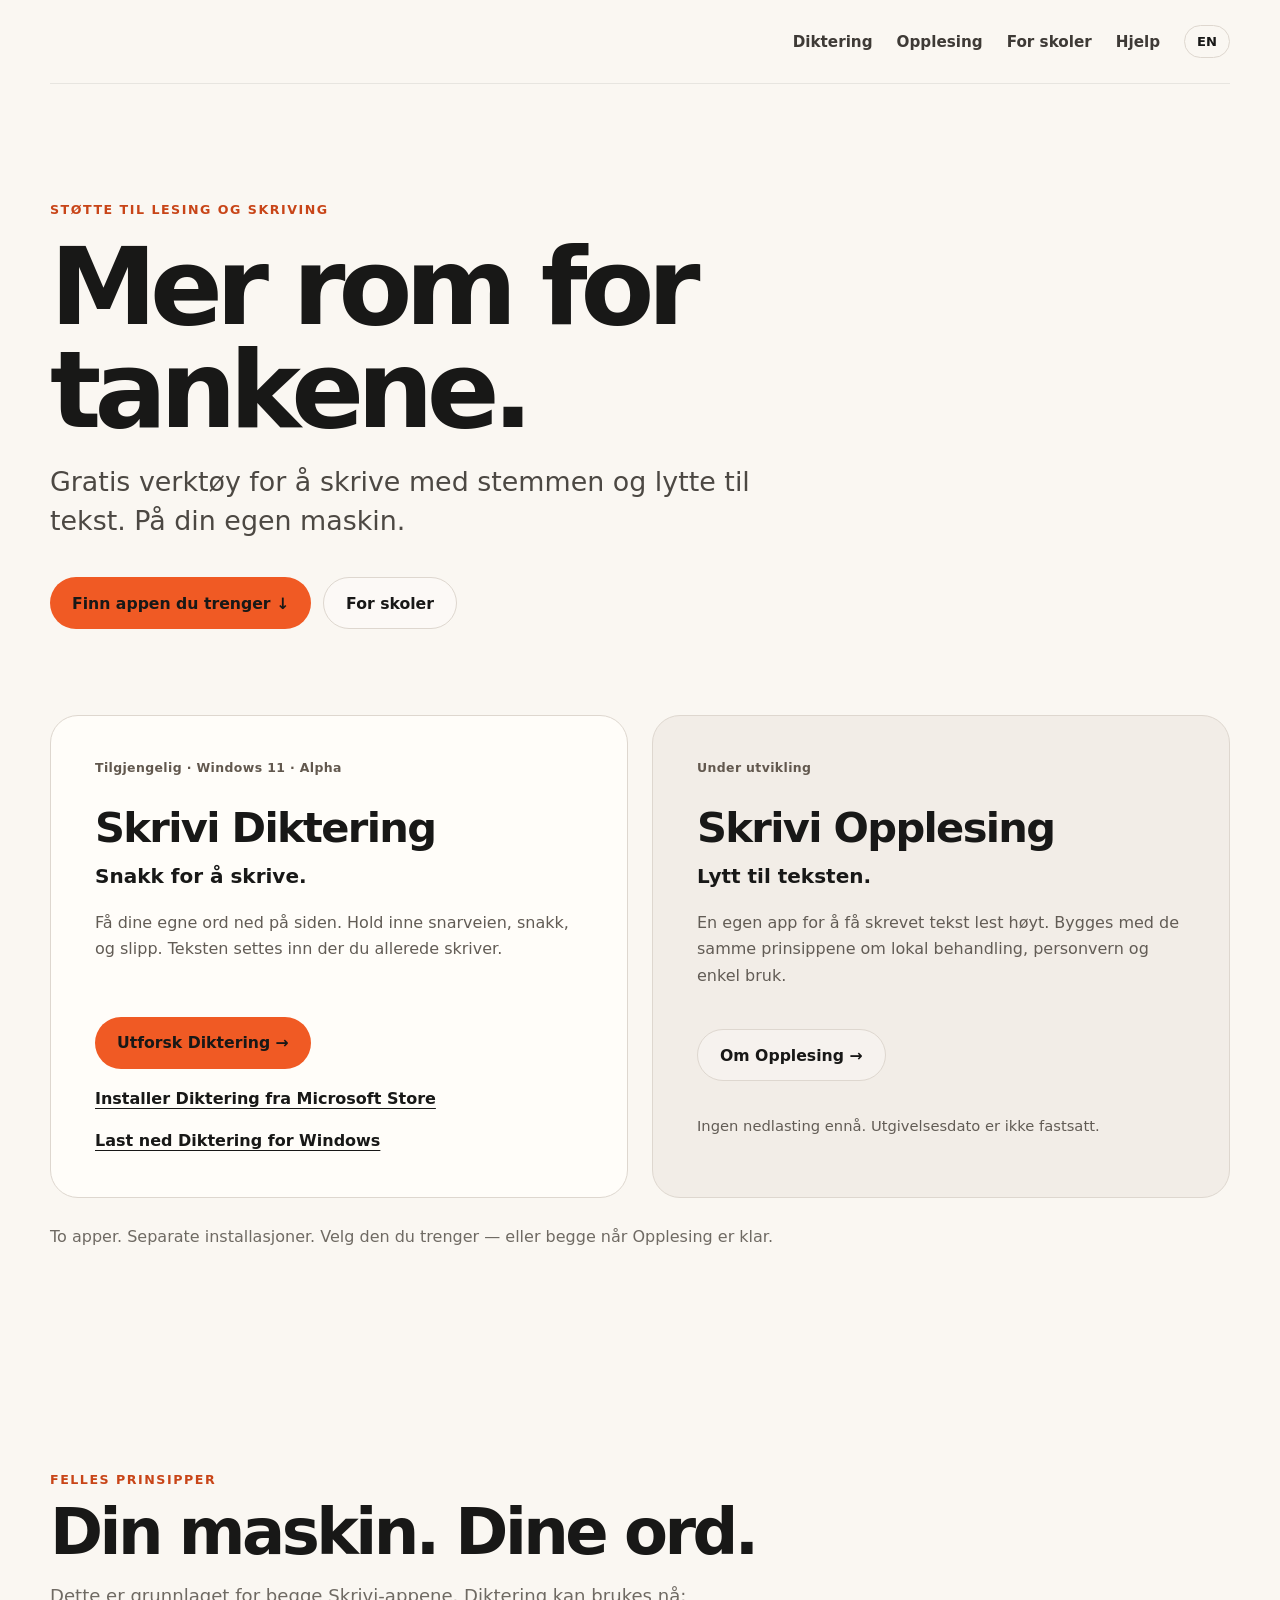
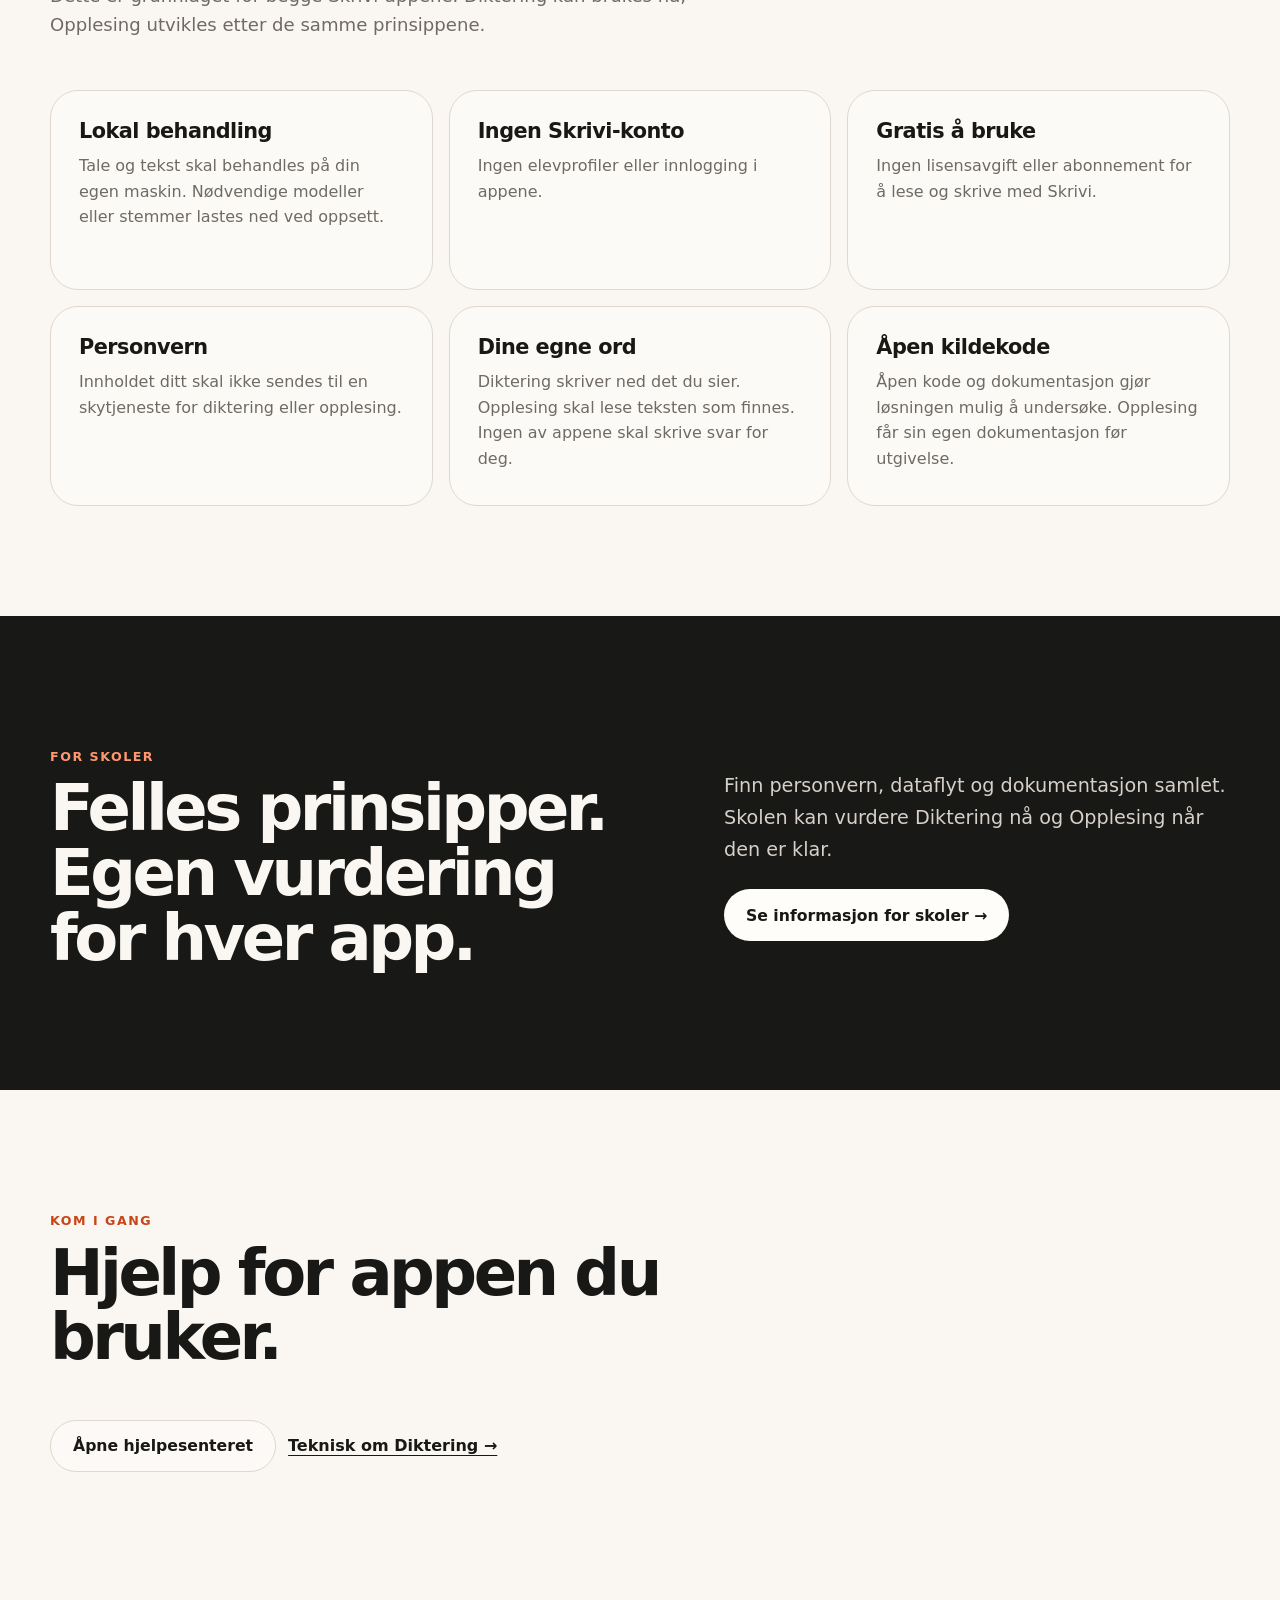
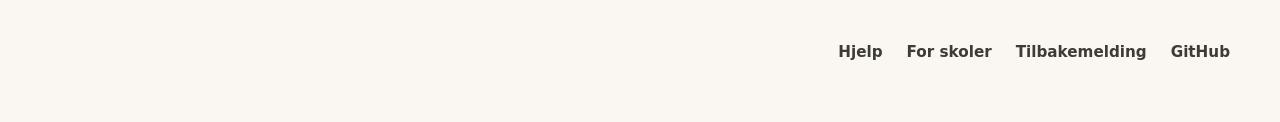
==== website/index.html @ c9ab1cb5 "Restructure bilingual website for Dictation and Read Aloud" ====
<!doctype html>
<html lang="nb">
<head>
<meta charset="utf-8">
<meta name="viewport" content="width=device-width, initial-scale=1">
<meta name="description" content="Gratis støtte til lesing og skriving på din egen maskin. Utforsk Skrivi Diktering og kommende Skrivi Opplesing." data-description-nb="Gratis støtte til lesing og skriving på din egen maskin. Utforsk Skrivi Diktering og kommende Skrivi Opplesing." data-description-en="Free support for reading and writing on your own computer. Explore Skrivi Dictation and the upcoming Skrivi Read Aloud.">
<meta name="theme-color" content="#faf7f2">
<title  data-nb="Skrivi — støtte til lesing og skriving" data-en="Skrivi — support for reading and writing">Skrivi — støtte til lesing og skriving</title>
<link rel="icon" href="./assets/skrivi-mark.svg" type="image/svg+xml">
<link rel="stylesheet" href="./styles.css">
<link rel="canonical" href="https://skrivi.no/">
<script src="./script.js" defer></script>
</head>
<body id="top">
<a href="#main" class="skip-link" data-nb="Hopp til innhold" data-en="Skip to content">Hopp til innhold</a>
<header class="site-header">
<a class="brand" href="./" aria-label="Skrivi"><img class="wordmark" src="./assets/skrivi-wordmark.svg" alt=""></a>
<nav class="header-actions" aria-label="Hovedmeny" data-aria-nb="Hovedmeny" data-aria-en="Main navigation">
<a href="./dictation/" data-nb="Diktering" data-en="Dictation">Diktering</a>
<a href="./read-aloud/" data-nb="Opplesing" data-en="Read aloud">Opplesing</a>
<a href="./schools/" data-nb="For skoler" data-en="For schools">For skoler</a>
<a href="./help/" data-nb="Hjelp" data-en="Help">Hjelp</a>
<button class="language-switch" type="button" aria-label="Switch to English" aria-pressed="false">EN</button>
</nav></header>
<main id="main"><section class="hero section-shell"><div class="eyebrow" data-nb="Støtte til lesing og skriving" data-en="Support for reading and writing">Støtte til lesing og skriving</div><h1  data-nb="Mer rom for tankene." data-en="More room for your thoughts.">Mer rom for tankene.</h1><p class="hero-copy" data-nb="Gratis verktøy for å skrive med stemmen og lytte til tekst. På din egen maskin." data-en="Free tools for writing with your voice and listening to text. On your own computer.">Gratis verktøy for å skrive med stemmen og lytte til tekst. På din egen maskin.</p><div class="hero-actions"><a href="#apps" class="button button-primary" data-nb="Finn appen du trenger ↓" data-en="Find your app ↓">Finn appen du trenger ↓</a><a href="schools/" class="button button-secondary" data-nb="For skoler" data-en="For schools">For skoler</a></div></section><section id="apps" class="section-shell products-section"><span id="download" class="anchor-target"></span><span id="how" class="anchor-target"></span><div class="product-grid">
<article class="product-card"><span class="product-status" data-nb="Tilgjengelig · Windows 11 · Alpha" data-en="Available · Windows 11 · Alpha">Tilgjengelig · Windows 11 · Alpha</span><h2  data-nb="Skrivi Diktering" data-en="Skrivi Dictation">Skrivi Diktering</h2><h3  data-nb="Snakk for å skrive." data-en="Speak to write.">Snakk for å skrive.</h3><p  data-nb="Få dine egne ord ned på siden. Hold inne snarveien, snakk, og slipp. Teksten settes inn der du allerede skriver." data-en="Get your own words onto the page. Hold the shortcut, speak, and release. The text appears wherever you are writing.">Få dine egne ord ned på siden. Hold inne snarveien, snakk, og slipp. Teksten settes inn der du allerede skriver.</p>
<div class="product-actions"><a href="dictation/" class="button button-primary" data-nb="Utforsk Diktering →" data-en="Explore Dictation →">Utforsk Diktering →</a><a href="https://apps.microsoft.com/detail/9P42NBXD8W36?cid=skrivi-website-home" class="text-link" data-nb="Installer Diktering fra Microsoft Store" data-en="Get Dictation from Microsoft Store">Installer Diktering fra Microsoft Store</a><a href="https://github.com/workavoidance/Skrivi/releases/download/v0.2.0-alpha.4/Skrivi-v0.2.0-alpha.4-windows-x64-setup.exe" class="text-link" data-nb="Last ned Diktering for Windows" data-en="Download Dictation for Windows">Last ned Diktering for Windows</a></div></article>
<article class="product-card product-card-planned"><span class="product-status" data-nb="Under utvikling" data-en="In development">Under utvikling</span><h2  data-nb="Skrivi Opplesing" data-en="Skrivi Read Aloud">Skrivi Opplesing</h2><h3  data-nb="Lytt til teksten." data-en="Listen to text.">Lytt til teksten.</h3><p  data-nb="En egen app for å få skrevet tekst lest høyt. Bygges med de samme prinsippene om lokal behandling, personvern og enkel bruk." data-en="A separate app for listening to written text. Being built around the same principles of local processing, privacy and ease of use.">En egen app for å få skrevet tekst lest høyt. Bygges med de samme prinsippene om lokal behandling, personvern og enkel bruk.</p>
<div class="product-actions"><a href="read-aloud/" class="button button-secondary" data-nb="Om Opplesing →" data-en="About Read Aloud →">Om Opplesing →</a><p class="product-note" data-nb="Ingen nedlasting ennå. Utgivelsesdato er ikke fastsatt." data-en="No download yet. A release date has not been set.">Ingen nedlasting ennå. Utgivelsesdato er ikke fastsatt.</p></div></article></div><p class="products-footnote" data-nb="To apper. Separate installasjoner. Velg den du trenger — eller begge når Opplesing er klar." data-en="Two apps. Separate installations. Choose the one you need — or both when Read Aloud is ready.">To apper. Separate installasjoner. Velg den du trenger — eller begge når Opplesing er klar.</p></section><section id="principles" class="section section-shell"><div class="section-heading wide-heading"><p class="kicker" data-nb="Felles prinsipper" data-en="Shared principles">Felles prinsipper</p><h2  data-nb="Din maskin. Dine ord." data-en="Your computer. Your words.">Din maskin. Dine ord.</h2><p  data-nb="Dette er grunnlaget for begge Skrivi-appene. Diktering kan brukes nå; Opplesing utvikles etter de samme prinsippene." data-en="This is the foundation for both Skrivi apps. Dictation is available now; Read Aloud is being developed with the same principles.">Dette er grunnlaget for begge Skrivi-appene. Diktering kan brukes nå; Opplesing utvikles etter de samme prinsippene.</p></div><div class="feature-grid">
<article class="feature-card"><h3  data-nb="Lokal behandling" data-en="Local processing">Lokal behandling</h3><p  data-nb="Tale og tekst skal behandles på din egen maskin. Nødvendige modeller eller stemmer lastes ned ved oppsett." data-en="Speech and text are to be processed on your own computer. Required models or voices are downloaded during setup.">Tale og tekst skal behandles på din egen maskin. Nødvendige modeller eller stemmer lastes ned ved oppsett.</p></article>
<article class="feature-card"><h3  data-nb="Ingen Skrivi-konto" data-en="No Skrivi account">Ingen Skrivi-konto</h3><p  data-nb="Ingen elevprofiler eller innlogging i appene." data-en="No student profiles or sign-in within the apps.">Ingen elevprofiler eller innlogging i appene.</p></article>
<article class="feature-card"><h3  data-nb="Gratis å bruke" data-en="Free to use">Gratis å bruke</h3><p  data-nb="Ingen lisensavgift eller abonnement for å lese og skrive med Skrivi." data-en="No licence fee or subscription to read and write with Skrivi.">Ingen lisensavgift eller abonnement for å lese og skrive med Skrivi.</p></article>
<article class="feature-card"><h3  data-nb="Personvern" data-en="Privacy">Personvern</h3><p  data-nb="Innholdet ditt skal ikke sendes til en skytjeneste for diktering eller opplesing." data-en="Your content is not to be sent to a cloud service for dictation or reading aloud.">Innholdet ditt skal ikke sendes til en skytjeneste for diktering eller opplesing.</p></article>
<article class="feature-card"><h3  data-nb="Dine egne ord" data-en="Your own words">Dine egne ord</h3><p  data-nb="Diktering skriver ned det du sier. Opplesing skal lese teksten som finnes. Ingen av appene skal skrive svar for deg." data-en="Dictation writes down what you say. Read Aloud is intended to read existing text. Neither app is intended to write answers for you.">Diktering skriver ned det du sier. Opplesing skal lese teksten som finnes. Ingen av appene skal skrive svar for deg.</p></article>
<article class="feature-card"><h3  data-nb="Åpen kildekode" data-en="Open source">Åpen kildekode</h3><p  data-nb="Åpen kode og dokumentasjon gjør løsningen mulig å undersøke. Opplesing får sin egen dokumentasjon før utgivelse." data-en="Open code and documentation make the software inspectable. Read Aloud will have its own documentation before release.">Åpen kode og dokumentasjon gjør løsningen mulig å undersøke. Opplesing får sin egen dokumentasjon før utgivelse.</p></article></div></section><section id="schools" class="statement-section"><div class="section-shell statement-grid"><div><p class="kicker kicker-light" data-nb="For skoler" data-en="For schools">For skoler</p><h2  data-nb="Felles prinsipper. Egen vurdering for hver app." data-en="Shared principles. A separate review for each app.">Felles prinsipper. Egen vurdering for hver app.</h2></div><div class="statement-copy"><p  data-nb="Finn personvern, dataflyt og dokumentasjon samlet. Skolen kan vurdere Diktering nå og Opplesing når den er klar." data-en="Find privacy information, data flows and documentation in one place. Schools can assess Dictation now and Read Aloud when it is ready.">Finn personvern, dataflyt og dokumentasjon samlet. Skolen kan vurdere Diktering nå og Opplesing når den er klar.</p><a href="schools/" class="button button-paper" data-nb="Se informasjon for skoler →" data-en="Explore information for schools →">Se informasjon for skoler →</a></div></div></section><section id="technical" class="section section-shell"><div class="section-heading"><p class="kicker" data-nb="Kom i gang" data-en="Get started">Kom i gang</p><h2  data-nb="Hjelp for appen du bruker." data-en="Help for the app you use.">Hjelp for appen du bruker.</h2></div><div class="hero-actions"><a href="help/" class="button button-secondary" data-nb="Åpne hjelpesenteret" data-en="Open help">Åpne hjelpesenteret</a><a href="dictation/#technical" class="text-link" data-nb="Teknisk om Diktering →" data-en="Dictation technical details →">Teknisk om Diktering →</a></div></section></main>
<footer class="site-footer section-shell">
<a class="footer-brand" href="./" aria-label="Skrivi"><img class="wordmark" src="./assets/skrivi-wordmark.svg" alt=""></a>
<div class="footer-links"><a href="./help/" data-nb="Hjelp" data-en="Help">Hjelp</a><a href="./schools/" data-nb="For skoler" data-en="For schools">For skoler</a><a href="./feedback/" data-nb="Tilbakemelding" data-en="Feedback">Tilbakemelding</a><a href="https://github.com/workavoidance/Skrivi">GitHub</a></div></footer>
</body>
</html>
---- website/styles.css ----
:root {
  --paper: #faf7f2;
  --paper-strong: #fffdf9;
  --ink: #181817;
  --muted: #6f6a63;
  --line: #ded7cf;
  --orange: #f05a24;
  --orange-dark: #c84518;
  --orange-soft: #ffe2d5;
  --radius: 28px;
  --shadow: 0 24px 70px rgba(24, 24, 23, 0.08);
  --max: 1180px;
}

* { box-sizing: border-box; }
html { scroll-behavior: smooth; }
body {
  margin: 0;
  background: var(--paper);
  color: var(--ink);
  font-family: Inter, ui-sans-serif, system-ui, -apple-system, BlinkMacSystemFont, "Segoe UI", sans-serif;
  text-rendering: optimizeLegibility;
}

a { color: inherit; }
img { display: block; }
button, a { -webkit-tap-highlight-color: transparent; }

.site-header,
.section-shell {
  width: min(calc(100% - 40px), var(--max));
  margin-inline: auto;
}

.site-header {
  min-height: 84px;
  display: flex;
  align-items: center;
  justify-content: space-between;
  gap: 24px;
  border-bottom: 1px solid rgba(24, 24, 23, 0.08);
}

.brand,
.footer-brand {
  display: inline-flex;
  align-items: center;
  text-decoration: none;
}

.wordmark {
  display: block;
  width: 5rem;
  height: auto;
}

.header-actions,
.footer-links {
  display: flex;
  align-items: center;
  gap: 24px;
}

.header-actions a,
.footer-links a {
  color: #3e3a36;
  text-decoration: none;
  font-size: 0.95rem;
  font-weight: 620;
}

.header-actions a:hover,
.footer-links a:hover { color: var(--orange-dark); }

.language-switch {
  border: 1px solid var(--line);
  background: transparent;
  color: var(--ink);
  border-radius: 999px;
  padding: 8px 12px;
  font: inherit;
  font-size: 0.82rem;
  font-weight: 760;
  cursor: pointer;
}

.language-switch:hover { background: var(--paper-strong); }

.hero {
  padding: 118px 0 86px;
}

.eyebrow,
.kicker {
  color: var(--orange-dark);
  font-size: 0.79rem;
  font-weight: 800;
  letter-spacing: 0.12em;
  text-transform: uppercase;
}

.hero h1 {
  max-width: 900px;
  margin: 18px 0 22px;
  font-size: clamp(3.4rem, 8.4vw, 7.6rem);
  line-height: 0.96;
  letter-spacing: -0.065em;
  font-weight: 760;
}

.hero-copy {
  max-width: 700px;
  margin: 0;
  color: #4c4843;
  font-size: clamp(1.2rem, 2.1vw, 1.7rem);
  line-height: 1.45;
}

.hero-actions {
  margin-top: 36px;
  display: flex;
  flex-wrap: wrap;
  gap: 12px;
}

.hero-text-link {
  display: inline-flex;
  min-height: 52px;
  align-items: center;
  padding: 0 8px;
  color: var(--muted);
  font-weight: 720;
  text-decoration-thickness: 1px;
  text-underline-offset: 4px;
}

.button {
  display: inline-flex;
  min-height: 52px;
  align-items: center;
  justify-content: center;
  border-radius: 999px;
  padding: 0 22px;
  text-decoration: none;
  font-size: 0.98rem;
  font-weight: 760;
  transition: transform 160ms ease, background 160ms ease, border-color 160ms ease;
}

.button:hover { transform: translateY(-1px); }
.button-primary { background: var(--orange); color: var(--ink); }
.button-primary:hover { background: #fa6b34; }
.button-secondary { border: 1px solid var(--line); background: rgba(255,255,255,.28); }
.button-secondary:hover { border-color: #bcb2a7; background: var(--paper-strong); }
.button-paper { background: var(--paper-strong); color: var(--ink); white-space: nowrap; }

.trust-row {
  display: flex;
  flex-wrap: wrap;
  gap: 12px 24px;
  margin-top: 72px;
  padding-top: 24px;
  border-top: 1px solid var(--line);
}

.trust-row span {
  display: inline-flex;
  align-items: center;
  gap: 8px;
  color: #57514b;
  font-size: 0.92rem;
}

.trust-row i {
  color: var(--orange);
  font-style: normal;
  font-size: 0.7rem;
}

.trust-row b { font-weight: 650; }
.alpha-note {
  margin: 18px 0 0;
  color: var(--muted);
  font-size: 0.86rem;
}

.section { padding: 110px 0; }
.section-heading { max-width: 760px; margin-bottom: 50px; }
.section-heading h2,
.statement-section h2,
.technical-section h2,
.download-section h2 {
  margin: 10px 0 0;
  font-size: clamp(2.35rem, 5vw, 4.8rem);
  line-height: 1.01;
  letter-spacing: -0.055em;
}

.wide-heading > p:last-child {
  max-width: 720px;
  color: var(--muted);
  font-size: 1.13rem;
  line-height: 1.6;
}

.steps {
  display: grid;
  grid-template-columns: repeat(3, 1fr);
  gap: 18px;
}

.step,
.feature-card {
  border: 1px solid var(--line);
  border-radius: var(--radius);
  background: rgba(255,255,255,.34);
}

.step { padding: 28px; min-height: 250px; }
.step-number {
  width: 36px;
  height: 36px;
  display: grid;
  place-items: center;
  border-radius: 999px;
  background: var(--orange-soft);
  color: var(--orange-dark);
  font-weight: 800;
}
.step h3,
.feature-card h3 {
  margin: 54px 0 10px;
  font-size: 1.3rem;
  letter-spacing: -0.025em;
}
.step p,
.feature-card p {
  margin: 0;
  color: var(--muted);
  line-height: 1.6;
}

.statement-section {
  background: var(--ink);
  color: var(--paper);
  padding: 120px 0;
}

.statement-grid {
  display: grid;
  grid-template-columns: 1.08fr .92fr;
  gap: 80px;
  align-items: start;
}
.kicker-light { color: #ff986e; }
.statement-copy { padding-top: 34px; }
.statement-copy p {
  margin: 0 0 24px;
  color: #d7d0c8;
  font-size: 1.2rem;
  line-height: 1.65;
}
.statement-copy .statement-emphasis {
  color: var(--paper);
  font-weight: 700;
}

.feature-grid {
  display: grid;
  grid-template-columns: repeat(3, 1fr);
  gap: 16px;
}
.feature-card { padding: 28px; min-height: 260px; }
.feature-card h3 { margin-top: 36px; }
.feature-icon {
  width: 42px;
  height: 42px;
  display: grid;
  place-items: center;
  border-radius: 12px;
  background: var(--orange-soft);
  color: var(--orange-dark);
  font-weight: 850;
  font-size: 0.95rem;
}

.approval-panel {
  margin-top: 68px;
  padding: clamp(28px, 5vw, 58px);
  border-radius: calc(var(--radius) + 4px);
  background: var(--ink);
  color: var(--paper);
  box-shadow: var(--shadow);
}

.approval-intro {
  max-width: 790px;
}

.approval-intro h3 {
  max-width: 700px;
  margin: 10px 0 20px;
  font-size: clamp(2rem, 4.5vw, 4rem);
  line-height: 1.02;
  letter-spacing: -0.05em;
}

.approval-intro > p:last-child {
  max-width: 720px;
  margin: 0;
  color: #cfc8bf;
  font-size: 1.05rem;
  line-height: 1.65;
}

.data-flow {
  margin-top: 46px;
  padding: 26px;
  border: 1px solid rgba(255,255,255,.16);
  border-radius: 20px;
  background: rgba(255,255,255,.045);
}

.flow-main {
  display: grid;
  grid-template-columns: 1fr auto 1fr auto 1fr;
  align-items: center;
  gap: 14px;
}

.flow-node {
  display: flex;
  min-height: 68px;
  align-items: center;
  justify-content: center;
  border: 1px solid rgba(255,255,255,.18);
  border-radius: 14px;
  padding: 14px;
  text-align: center;
  font-weight: 700;
  line-height: 1.35;
}

.flow-node-accent {
  border-color: var(--orange);
  background: var(--orange);
  color: var(--ink);
}

.flow-arrow {
  color: #ff986e;
  font-size: 1.35rem;
}

.flow-boundary {
  margin: 20px 0 0;
  color: #aaa39a;
  font-size: .9rem;
  line-height: 1.6;
}

.approval-steps {
  display: grid;
  grid-template-columns: repeat(3, 1fr);
  gap: 28px;
  margin: 52px 0 0;
  padding: 0;
  list-style: none;
}

.approval-steps li {
  display: grid;
  grid-template-columns: auto 1fr;
  gap: 14px;
}

.approval-number {
  color: #ff986e;
  font-size: .76rem;
  font-weight: 800;
  letter-spacing: .08em;
}

.approval-steps h4,
.approval-docs h4 {
  margin: 0 0 8px;
  font-size: 1.04rem;
}

.approval-steps p {
  margin: 0;
  color: #aaa39a;
  font-size: .92rem;
  line-height: 1.55;
}

.approval-docs {
  display: grid;
  grid-template-columns: minmax(190px, .7fr) 1.3fr;
  gap: 38px;
  margin-top: 52px;
  padding-top: 32px;
  border-top: 1px solid rgba(255,255,255,.16);
}

.approval-docs-heading p {
  margin: 0;
  color: #aaa39a;
  font-size: .9rem;
  line-height: 1.5;
}

.doc-links {
  display: flex;
  flex-wrap: wrap;
  gap: 10px;
}

.doc-links a {
  display: inline-flex;
  align-items: center;
  justify-content: space-between;
  gap: 14px;
  min-height: 44px;
  border: 1px solid rgba(255,255,255,.18);
  border-radius: 999px;
  padding: 9px 14px 9px 16px;
  color: var(--paper);
  text-decoration: none;
  font-size: .9rem;
  font-weight: 700;
}

.doc-links a:hover {
  border-color: var(--orange);
  background: rgba(240,90,36,.1);
}

.doc-links i {
  color: #ff986e;
  font-style: normal;
}

.approval-status {
  margin: 38px 0 0;
  padding-top: 22px;
  border-top: 1px solid rgba(255,255,255,.09);
  color: #8f8981;
  font-size: .8rem;
  line-height: 1.55;
}

.technical-section {
  background: #f2ede7;
}
.technical-grid {
  display: grid;
  grid-template-columns: .9fr 1.1fr;
  gap: 90px;
  align-items: start;
}
.technical-list { margin: 0; }
.technical-list div {
  display: grid;
  grid-template-columns: 150px 1fr;
  gap: 24px;
  padding: 22px 0;
  border-bottom: 1px solid #d6cec5;
}
.technical-list dt {
  color: var(--muted);
  font-size: 0.9rem;
  font-weight: 700;
}
.technical-list dd {
  margin: 0;
  font-weight: 650;
  line-height: 1.45;
}

.download-section {
  background: var(--orange);
  padding: 84px 0;
}
.download-inner {
  display: grid;
  grid-template-columns: auto 1fr auto;
  gap: 28px;
  align-items: center;
}
.download-inner h2 { font-size: clamp(2rem, 4vw, 4rem); }
.download-inner p { margin: 12px 0 0; font-size: 1.05rem; }
.download-inner .kicker { margin: 0; color: rgba(24,24,23,.65); }
.download-steps {
  margin: 24px 0 0;
  padding-left: 1.35rem;
  max-width: 760px;
}
.download-steps li {
  padding-left: .35rem;
  margin-top: 10px;
  line-height: 1.55;
}
.download-inner .download-note {
  max-width: 720px;
  font-size: .9rem;
  color: rgba(24,24,23,.72);
}
.download-actions {
  display: flex;
  flex-direction: column;
  align-items: flex-start;
  gap: 15px;
}
.download-text-link {
  color: var(--ink);
  font-size: .92rem;
  font-weight: 760;
  text-underline-offset: 4px;
}

.site-footer {
  min-height: 140px;
  display: flex;
  align-items: center;
  justify-content: space-between;
  gap: 24px;
}

@media (max-width: 900px) {
  .steps,
  .feature-grid { grid-template-columns: 1fr 1fr; }
  .approval-steps { grid-template-columns: 1fr; }
  .approval-docs { grid-template-columns: 1fr; gap: 20px; }
  .statement-grid,
  .technical-grid { grid-template-columns: 1fr; gap: 36px; }
  .download-inner { grid-template-columns: auto 1fr; }
  .download-inner .download-actions { grid-column: 1 / -1; }
}

@media (max-width: 680px) {
  .site-header { min-height: 72px; }
  .header-actions a { display: none; }
  .hero { padding: 82px 0 64px; }
  .section { padding: 82px 0; }
  .steps,
  .feature-grid { grid-template-columns: 1fr; }
  .step,
  .feature-card { min-height: auto; }
  .approval-panel { margin-top: 48px; }
  .flow-main { grid-template-columns: 1fr; }
  .flow-arrow { transform: rotate(90deg); justify-self: center; }
  .statement-section { padding: 84px 0; }
  .download-section { padding: 64px 0; }
  .download-inner { grid-template-columns: 1fr; }
  .download-inner .download-actions { grid-column: auto; }
  .site-footer { flex-direction: column; align-items: flex-start; justify-content: center; padding-block: 36px; }
  .footer-links { flex-wrap: wrap; gap: 12px 20px; }
  .technical-list div { grid-template-columns: 1fr; gap: 6px; }
}

@media (prefers-reduced-motion: reduce) {
  html { scroll-behavior: auto; }
  .button { transition: none; }
}

/* Shared product-family layout. */
.skip-link { position: absolute; top: -100px; left: 20px; z-index: 10; padding: 14px; background: var(--ink); color: var(--paper); }
.skip-link:focus { top: 12px; }
a:focus-visible, button:focus-visible { outline: 3px solid var(--orange-dark); outline-offset: 5px; }
.header-actions [aria-current="page"] { text-decoration: underline; text-underline-offset: 6px; }
.products-section { padding-bottom: 84px; }
.product-grid { display: grid; grid-template-columns: repeat(2, minmax(0, 1fr)); gap: 24px; }
.product-card { display: flex; flex-direction: column; padding: clamp(24px, 4vw, 44px); border: 1px solid var(--line); border-radius: var(--radius); background: var(--paper-strong); }
.product-card-planned { background: #f2ede7; }
.product-status { align-self: flex-start; color: #62584e; font-size: .78rem; font-weight: 750; letter-spacing: .03em; }
.product-card h2 { margin: 30px 0 12px; font-size: clamp(1.75rem, 3.3vw, 2.6rem); letter-spacing: -.04em; line-height: 1.12; }
.product-card h3 { margin: 0 0 6px; font-size: 1.25rem; }
.product-card p { color: #625c55; line-height: 1.65; }
.product-actions { display: flex; flex-direction: column; align-items: flex-start; gap: 18px; padding-top: 24px; margin-top: auto; }
.text-link { display: inline-block; font-weight: 650; line-height: 1.5; text-underline-offset: 4px; }
.product-note { color: var(--muted); font-size: .92rem; line-height: 1.6; }
.products-footnote { margin-top: 26px; color: var(--muted); line-height: 1.6; }
.development-notice { max-width: 760px; margin-top: 36px; border-left: 4px solid var(--orange); padding: 18px 24px; background: #f2ede7; line-height: 1.65; }
.development-notice p { margin-bottom: 0; color: #625c55; }
.planned-flow { border: 1px solid var(--line); border-radius: var(--radius); padding: 28px; margin-bottom: 28px; line-height: 1.65; }
#principles .feature-card h3 { margin-top: 0; }
#principles .feature-card { min-height: 200px; }
.button { text-align: center; padding-block: 12px; }
.button-paper { white-space: normal; }
.download-inner { grid-template-columns: auto minmax(0, 1fr); }
.download-inner .download-actions { grid-column: 2; }
.hero-actions .text-link { align-self: center; }
@media (max-width: 760px) {
  .site-header { flex-wrap: wrap; gap: 12px; padding-block: 18px; }
  .header-actions { flex-wrap: wrap; gap: 12px 18px; }
  .header-actions a { display: inline-flex; min-height: 36px; align-items: center; }
  .header-actions a, .language-switch { font-size: .85rem; }
  .product-grid { grid-template-columns: 1fr; }
  .hero h1 { font-size: clamp(2.75rem, 10vw, 5.2rem); }
  .hero { padding-top: 64px; }
  .products-section { padding-bottom: 54px; }
}
@media (max-width: 480px) {
  .header-actions { width: 100%; justify-content: space-between; gap: 6px; }
  .header-actions a { font-size: .78rem; }
  .language-switch { padding: 8px; }
  .hero-actions { flex-direction: column; align-items: stretch; }
  .hero-actions .text-link { align-self: flex-start; }
  .download-inner { grid-template-columns: 1fr; }
  .download-inner .download-actions { grid-column: auto; }
  .button { max-width: 100%; }
}
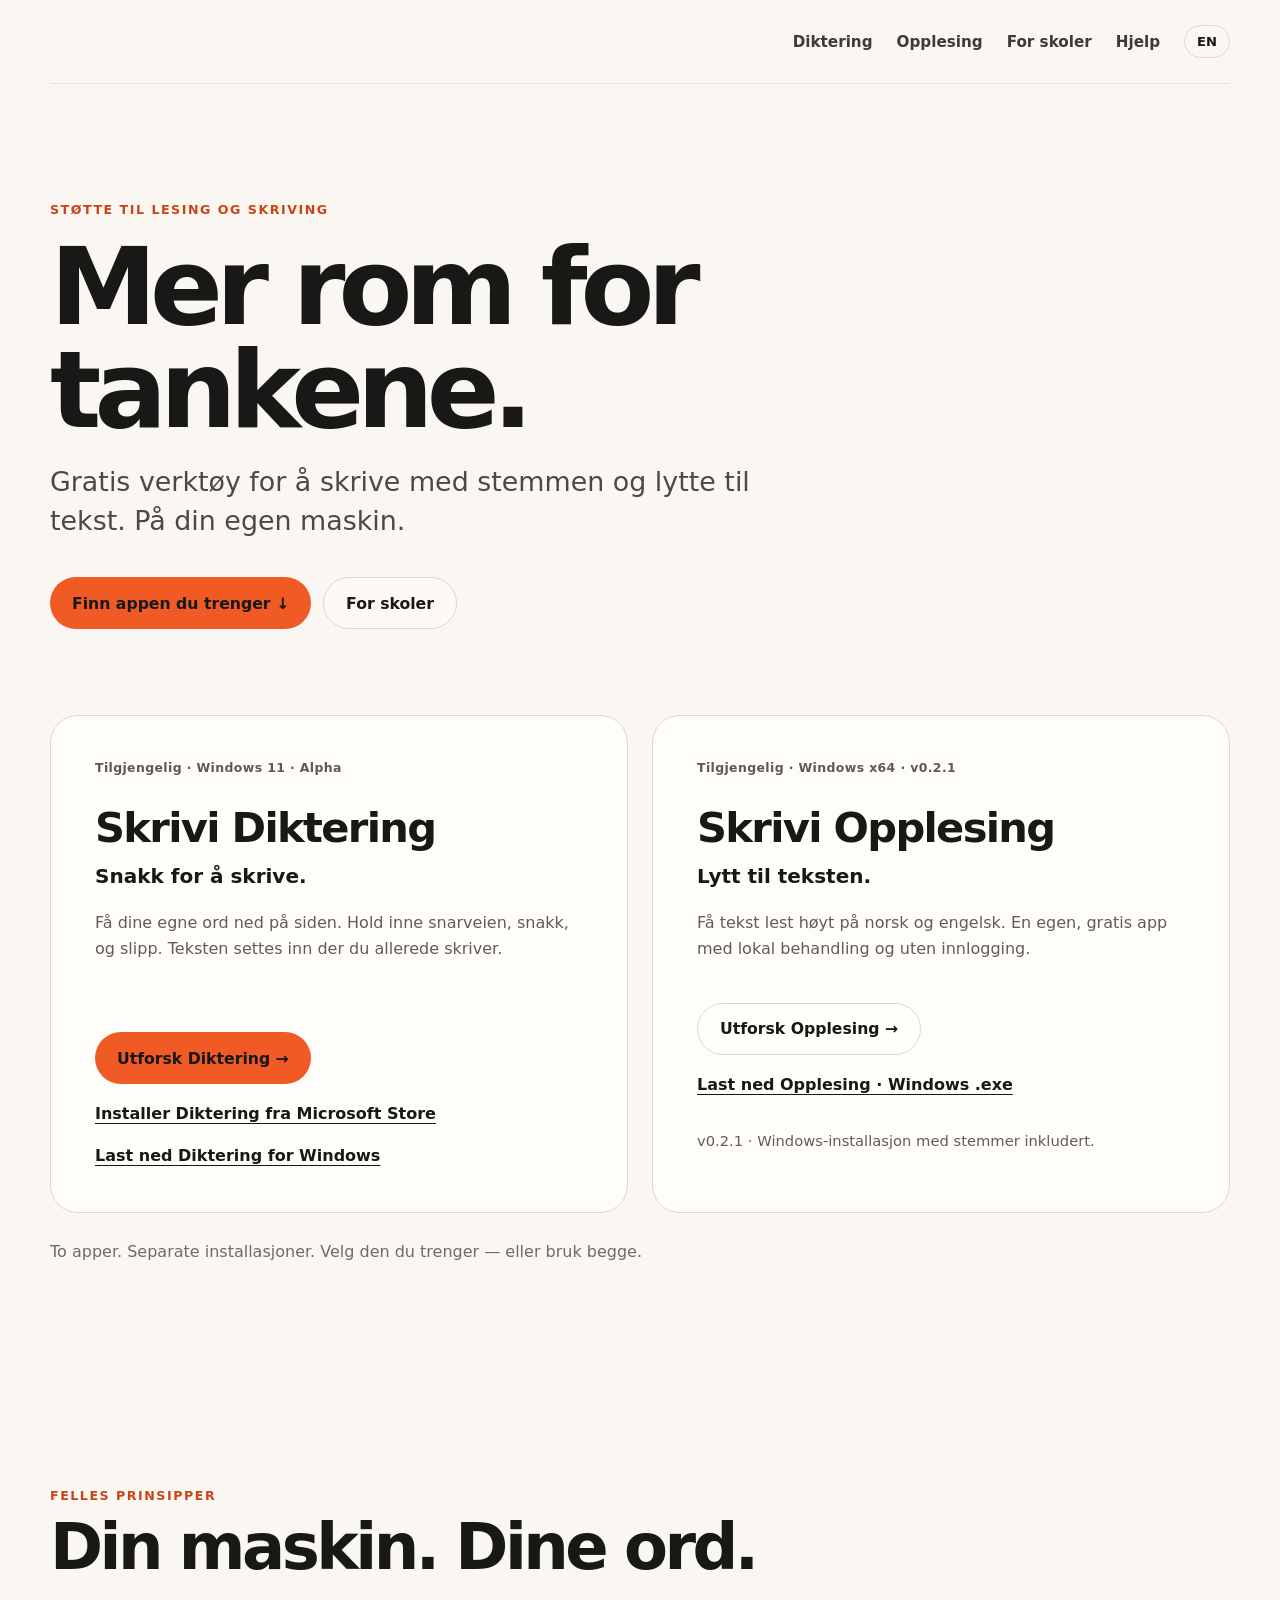
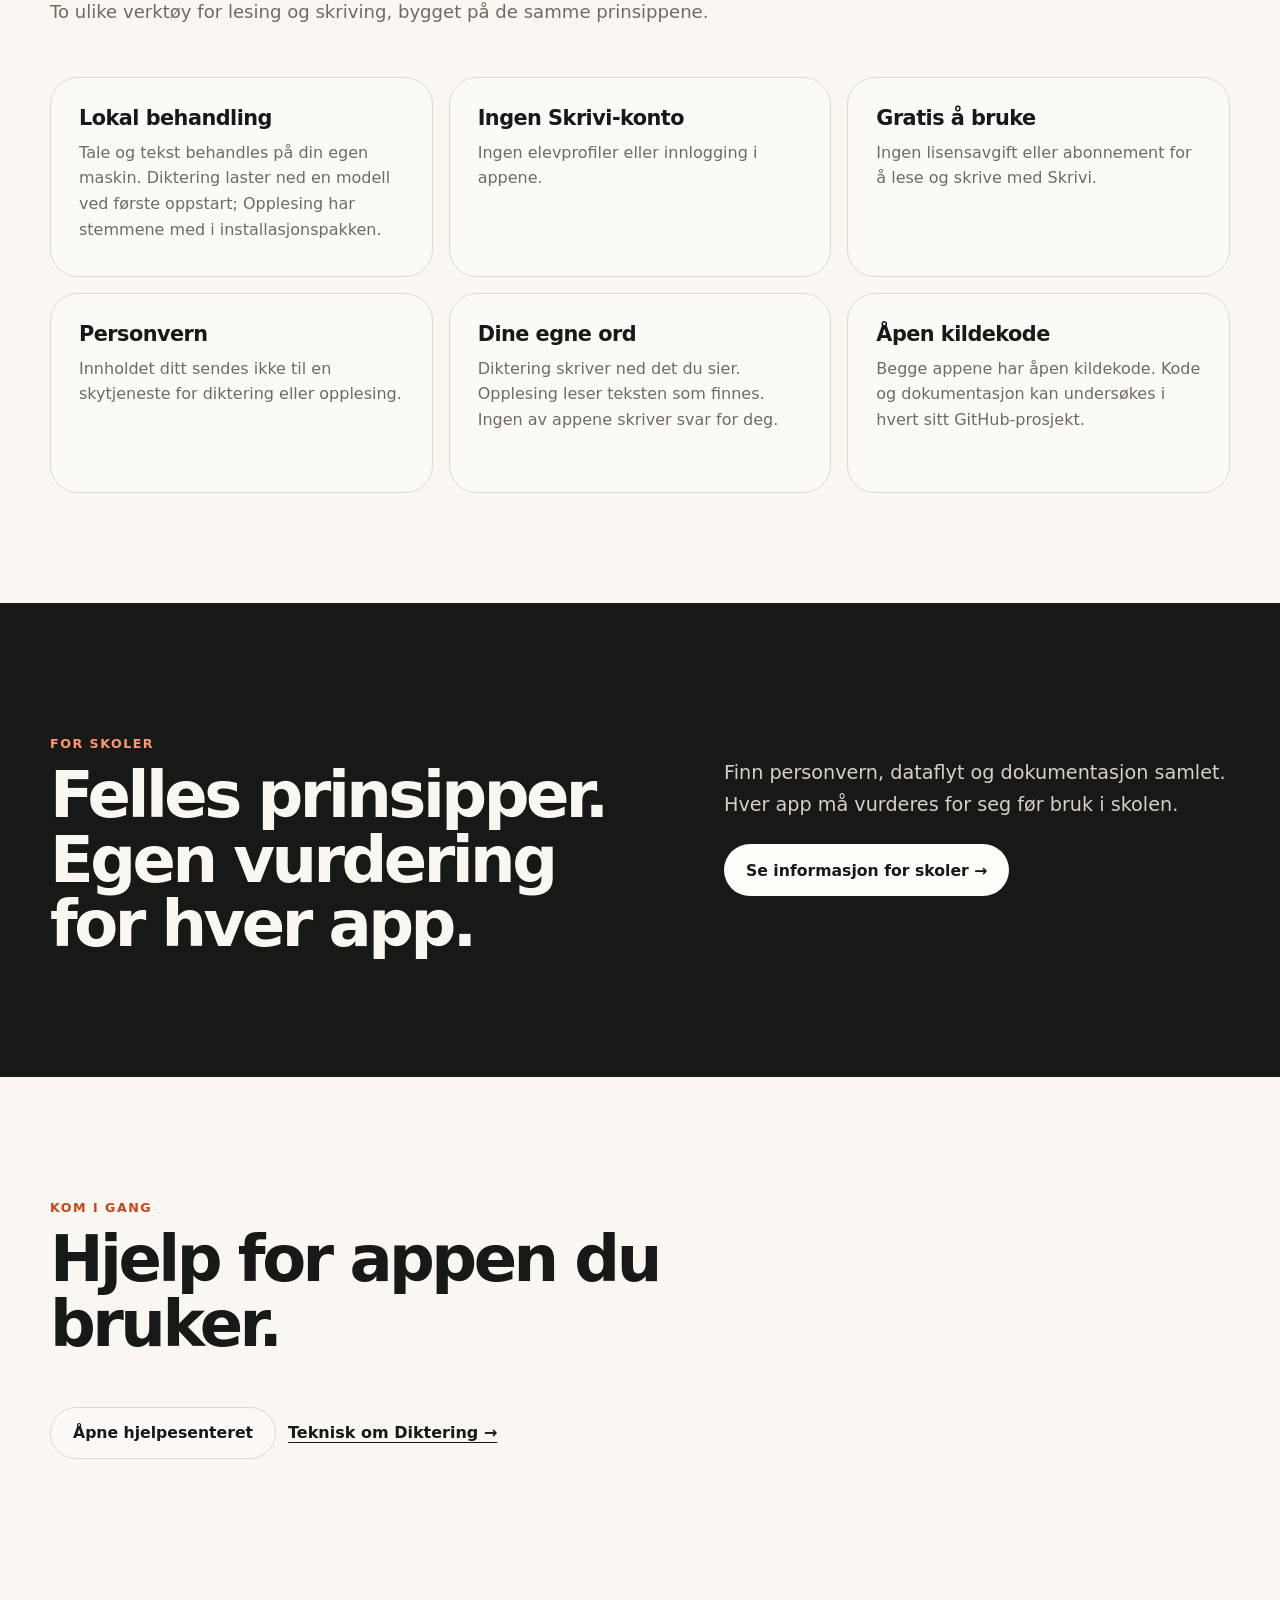
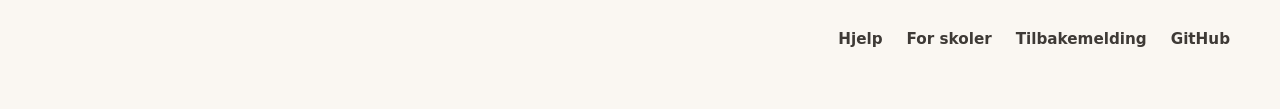
==== commit e3207a5c: "Publish Read Aloud download page and update renamed STT links" ====
--- a/website/index.html
+++ b/website/index.html
@@ -3,7 +3,7 @@
 <head>
 <meta charset="utf-8">
 <meta name="viewport" content="width=device-width, initial-scale=1">
-<meta name="description" content="Gratis støtte til lesing og skriving på din egen maskin. Utforsk Skrivi Diktering og kommende Skrivi Opplesing." data-description-nb="Gratis støtte til lesing og skriving på din egen maskin. Utforsk Skrivi Diktering og kommende Skrivi Opplesing." data-description-en="Free support for reading and writing on your own computer. Explore Skrivi Dictation and the upcoming Skrivi Read Aloud.">
+<meta name="description" content="Gratis støtte til lesing og skriving på din egen maskin. Utforsk Skrivi Diktering og Skrivi Opplesing." data-description-nb="Gratis støtte til lesing og skriving på din egen maskin. Utforsk Skrivi Diktering og Skrivi Opplesing." data-description-en="Free support for reading and writing on your own computer. Explore Skrivi Dictation and Skrivi Read Aloud.">
 <meta name="theme-color" content="#faf7f2">
 <title  data-nb="Skrivi — støtte til lesing og skriving" data-en="Skrivi — support for reading and writing">Skrivi — støtte til lesing og skriving</title>
 <link rel="icon" href="./assets/skrivi-mark.svg" type="image/svg+xml">
@@ -24,17 +24,17 @@
 </nav></header>
 <main id="main"><section class="hero section-shell"><div class="eyebrow" data-nb="Støtte til lesing og skriving" data-en="Support for reading and writing">Støtte til lesing og skriving</div><h1  data-nb="Mer rom for tankene." data-en="More room for your thoughts.">Mer rom for tankene.</h1><p class="hero-copy" data-nb="Gratis verktøy for å skrive med stemmen og lytte til tekst. På din egen maskin." data-en="Free tools for writing with your voice and listening to text. On your own computer.">Gratis verktøy for å skrive med stemmen og lytte til tekst. På din egen maskin.</p><div class="hero-actions"><a href="#apps" class="button button-primary" data-nb="Finn appen du trenger ↓" data-en="Find your app ↓">Finn appen du trenger ↓</a><a href="schools/" class="button button-secondary" data-nb="For skoler" data-en="For schools">For skoler</a></div></section><section id="apps" class="section-shell products-section"><span id="download" class="anchor-target"></span><span id="how" class="anchor-target"></span><div class="product-grid">
 <article class="product-card"><span class="product-status" data-nb="Tilgjengelig · Windows 11 · Alpha" data-en="Available · Windows 11 · Alpha">Tilgjengelig · Windows 11 · Alpha</span><h2  data-nb="Skrivi Diktering" data-en="Skrivi Dictation">Skrivi Diktering</h2><h3  data-nb="Snakk for å skrive." data-en="Speak to write.">Snakk for å skrive.</h3><p  data-nb="Få dine egne ord ned på siden. Hold inne snarveien, snakk, og slipp. Teksten settes inn der du allerede skriver." data-en="Get your own words onto the page. Hold the shortcut, speak, and release. The text appears wherever you are writing.">Få dine egne ord ned på siden. Hold inne snarveien, snakk, og slipp. Teksten settes inn der du allerede skriver.</p>
-<div class="product-actions"><a href="dictation/" class="button button-primary" data-nb="Utforsk Diktering →" data-en="Explore Dictation →">Utforsk Diktering →</a><a href="https://apps.microsoft.com/detail/9P42NBXD8W36?cid=skrivi-website-home" class="text-link" data-nb="Installer Diktering fra Microsoft Store" data-en="Get Dictation from Microsoft Store">Installer Diktering fra Microsoft Store</a><a href="https://github.com/workavoidance/Skrivi/releases/download/v0.2.0-alpha.4/Skrivi-v0.2.0-alpha.4-windows-x64-setup.exe" class="text-link" data-nb="Last ned Diktering for Windows" data-en="Download Dictation for Windows">Last ned Diktering for Windows</a></div></article>
-<article class="product-card product-card-planned"><span class="product-status" data-nb="Under utvikling" data-en="In development">Under utvikling</span><h2  data-nb="Skrivi Opplesing" data-en="Skrivi Read Aloud">Skrivi Opplesing</h2><h3  data-nb="Lytt til teksten." data-en="Listen to text.">Lytt til teksten.</h3><p  data-nb="En egen app for å få skrevet tekst lest høyt. Bygges med de samme prinsippene om lokal behandling, personvern og enkel bruk." data-en="A separate app for listening to written text. Being built around the same principles of local processing, privacy and ease of use.">En egen app for å få skrevet tekst lest høyt. Bygges med de samme prinsippene om lokal behandling, personvern og enkel bruk.</p>
-<div class="product-actions"><a href="read-aloud/" class="button button-secondary" data-nb="Om Opplesing →" data-en="About Read Aloud →">Om Opplesing →</a><p class="product-note" data-nb="Ingen nedlasting ennå. Utgivelsesdato er ikke fastsatt." data-en="No download yet. A release date has not been set.">Ingen nedlasting ennå. Utgivelsesdato er ikke fastsatt.</p></div></article></div><p class="products-footnote" data-nb="To apper. Separate installasjoner. Velg den du trenger — eller begge når Opplesing er klar." data-en="Two apps. Separate installations. Choose the one you need — or both when Read Aloud is ready.">To apper. Separate installasjoner. Velg den du trenger — eller begge når Opplesing er klar.</p></section><section id="principles" class="section section-shell"><div class="section-heading wide-heading"><p class="kicker" data-nb="Felles prinsipper" data-en="Shared principles">Felles prinsipper</p><h2  data-nb="Din maskin. Dine ord." data-en="Your computer. Your words.">Din maskin. Dine ord.</h2><p  data-nb="Dette er grunnlaget for begge Skrivi-appene. Diktering kan brukes nå; Opplesing utvikles etter de samme prinsippene." data-en="This is the foundation for both Skrivi apps. Dictation is available now; Read Aloud is being developed with the same principles.">Dette er grunnlaget for begge Skrivi-appene. Diktering kan brukes nå; Opplesing utvikles etter de samme prinsippene.</p></div><div class="feature-grid">
-<article class="feature-card"><h3  data-nb="Lokal behandling" data-en="Local processing">Lokal behandling</h3><p  data-nb="Tale og tekst skal behandles på din egen maskin. Nødvendige modeller eller stemmer lastes ned ved oppsett." data-en="Speech and text are to be processed on your own computer. Required models or voices are downloaded during setup.">Tale og tekst skal behandles på din egen maskin. Nødvendige modeller eller stemmer lastes ned ved oppsett.</p></article>
+<div class="product-actions"><a href="dictation/" class="button button-primary" data-nb="Utforsk Diktering →" data-en="Explore Dictation →">Utforsk Diktering →</a><a href="https://apps.microsoft.com/detail/9P42NBXD8W36?cid=skrivi-website-home" class="text-link" data-nb="Installer Diktering fra Microsoft Store" data-en="Get Dictation from Microsoft Store">Installer Diktering fra Microsoft Store</a><a href="https://github.com/workavoidance/Skrivi-STT/releases/download/v0.2.0-alpha.4/Skrivi-v0.2.0-alpha.4-windows-x64-setup.exe" class="text-link" data-nb="Last ned Diktering for Windows" data-en="Download Dictation for Windows">Last ned Diktering for Windows</a></div></article>
+<article class="product-card"><span class="product-status" data-nb="Tilgjengelig · Windows x64 · v0.2.1" data-en="Available · Windows x64 · v0.2.1">Tilgjengelig · Windows x64 · v0.2.1</span><h2  data-nb="Skrivi Opplesing" data-en="Skrivi Read Aloud">Skrivi Opplesing</h2><h3  data-nb="Lytt til teksten." data-en="Listen to text.">Lytt til teksten.</h3><p  data-nb="Få tekst lest høyt på norsk og engelsk. En egen, gratis app med lokal behandling og uten innlogging." data-en="Listen to text in Norwegian and English. A separate, free app with local processing and no sign-in.">Få tekst lest høyt på norsk og engelsk. En egen, gratis app med lokal behandling og uten innlogging.</p>
+<div class="product-actions"><a href="read-aloud/" class="button button-secondary" data-nb="Utforsk Opplesing →" data-en="Explore Read Aloud →">Utforsk Opplesing →</a><a href="https://github.com/workavoidance/Skrivi-TTS/releases/download/v0.2.1/Skrivi-TTS-0.2.1-windows-x64-setup.exe" class="text-link" data-nb="Last ned Opplesing · Windows .exe" data-en="Download Read Aloud · Windows .exe">Last ned Opplesing · Windows .exe</a><p class="product-note" data-nb="v0.2.1 · Windows-installasjon med stemmer inkludert." data-en="v0.2.1 · Windows installer with voices included.">v0.2.1 · Windows-installasjon med stemmer inkludert.</p></div></article></div><p class="products-footnote" data-nb="To apper. Separate installasjoner. Velg den du trenger — eller bruk begge." data-en="Two apps. Separate installations. Choose the one you need — or use both.">To apper. Separate installasjoner. Velg den du trenger — eller bruk begge.</p></section><section id="principles" class="section section-shell"><div class="section-heading wide-heading"><p class="kicker" data-nb="Felles prinsipper" data-en="Shared principles">Felles prinsipper</p><h2  data-nb="Din maskin. Dine ord." data-en="Your computer. Your words.">Din maskin. Dine ord.</h2><p  data-nb="To ulike verktøy for lesing og skriving, bygget på de samme prinsippene." data-en="Two different tools for reading and writing, built on the same principles.">To ulike verktøy for lesing og skriving, bygget på de samme prinsippene.</p></div><div class="feature-grid">
+<article class="feature-card"><h3  data-nb="Lokal behandling" data-en="Local processing">Lokal behandling</h3><p  data-nb="Tale og tekst behandles på din egen maskin. Diktering laster ned en modell ved første oppstart; Opplesing har stemmene med i installasjonspakken." data-en="Speech and text are processed on your own computer. Dictation downloads a model on first launch; Read Aloud includes voices in the installation package.">Tale og tekst behandles på din egen maskin. Diktering laster ned en modell ved første oppstart; Opplesing har stemmene med i installasjonspakken.</p></article>
 <article class="feature-card"><h3  data-nb="Ingen Skrivi-konto" data-en="No Skrivi account">Ingen Skrivi-konto</h3><p  data-nb="Ingen elevprofiler eller innlogging i appene." data-en="No student profiles or sign-in within the apps.">Ingen elevprofiler eller innlogging i appene.</p></article>
 <article class="feature-card"><h3  data-nb="Gratis å bruke" data-en="Free to use">Gratis å bruke</h3><p  data-nb="Ingen lisensavgift eller abonnement for å lese og skrive med Skrivi." data-en="No licence fee or subscription to read and write with Skrivi.">Ingen lisensavgift eller abonnement for å lese og skrive med Skrivi.</p></article>
-<article class="feature-card"><h3  data-nb="Personvern" data-en="Privacy">Personvern</h3><p  data-nb="Innholdet ditt skal ikke sendes til en skytjeneste for diktering eller opplesing." data-en="Your content is not to be sent to a cloud service for dictation or reading aloud.">Innholdet ditt skal ikke sendes til en skytjeneste for diktering eller opplesing.</p></article>
-<article class="feature-card"><h3  data-nb="Dine egne ord" data-en="Your own words">Dine egne ord</h3><p  data-nb="Diktering skriver ned det du sier. Opplesing skal lese teksten som finnes. Ingen av appene skal skrive svar for deg." data-en="Dictation writes down what you say. Read Aloud is intended to read existing text. Neither app is intended to write answers for you.">Diktering skriver ned det du sier. Opplesing skal lese teksten som finnes. Ingen av appene skal skrive svar for deg.</p></article>
-<article class="feature-card"><h3  data-nb="Åpen kildekode" data-en="Open source">Åpen kildekode</h3><p  data-nb="Åpen kode og dokumentasjon gjør løsningen mulig å undersøke. Opplesing får sin egen dokumentasjon før utgivelse." data-en="Open code and documentation make the software inspectable. Read Aloud will have its own documentation before release.">Åpen kode og dokumentasjon gjør løsningen mulig å undersøke. Opplesing får sin egen dokumentasjon før utgivelse.</p></article></div></section><section id="schools" class="statement-section"><div class="section-shell statement-grid"><div><p class="kicker kicker-light" data-nb="For skoler" data-en="For schools">For skoler</p><h2  data-nb="Felles prinsipper. Egen vurdering for hver app." data-en="Shared principles. A separate review for each app.">Felles prinsipper. Egen vurdering for hver app.</h2></div><div class="statement-copy"><p  data-nb="Finn personvern, dataflyt og dokumentasjon samlet. Skolen kan vurdere Diktering nå og Opplesing når den er klar." data-en="Find privacy information, data flows and documentation in one place. Schools can assess Dictation now and Read Aloud when it is ready.">Finn personvern, dataflyt og dokumentasjon samlet. Skolen kan vurdere Diktering nå og Opplesing når den er klar.</p><a href="schools/" class="button button-paper" data-nb="Se informasjon for skoler →" data-en="Explore information for schools →">Se informasjon for skoler →</a></div></div></section><section id="technical" class="section section-shell"><div class="section-heading"><p class="kicker" data-nb="Kom i gang" data-en="Get started">Kom i gang</p><h2  data-nb="Hjelp for appen du bruker." data-en="Help for the app you use.">Hjelp for appen du bruker.</h2></div><div class="hero-actions"><a href="help/" class="button button-secondary" data-nb="Åpne hjelpesenteret" data-en="Open help">Åpne hjelpesenteret</a><a href="dictation/#technical" class="text-link" data-nb="Teknisk om Diktering →" data-en="Dictation technical details →">Teknisk om Diktering →</a></div></section></main>
+<article class="feature-card"><h3  data-nb="Personvern" data-en="Privacy">Personvern</h3><p  data-nb="Innholdet ditt sendes ikke til en skytjeneste for diktering eller opplesing." data-en="Your content is not sent to a cloud service for dictation or reading aloud.">Innholdet ditt sendes ikke til en skytjeneste for diktering eller opplesing.</p></article>
+<article class="feature-card"><h3  data-nb="Dine egne ord" data-en="Your own words">Dine egne ord</h3><p  data-nb="Diktering skriver ned det du sier. Opplesing leser teksten som finnes. Ingen av appene skriver svar for deg." data-en="Dictation writes down what you say. Read Aloud reads existing text. Neither app writes answers for you.">Diktering skriver ned det du sier. Opplesing leser teksten som finnes. Ingen av appene skriver svar for deg.</p></article>
+<article class="feature-card"><h3  data-nb="Åpen kildekode" data-en="Open source">Åpen kildekode</h3><p  data-nb="Begge appene har åpen kildekode. Kode og dokumentasjon kan undersøkes i hvert sitt GitHub-prosjekt." data-en="Both apps are open source. Their code and documentation can be inspected in their separate GitHub projects.">Begge appene har åpen kildekode. Kode og dokumentasjon kan undersøkes i hvert sitt GitHub-prosjekt.</p></article></div></section><section id="schools" class="statement-section"><div class="section-shell statement-grid"><div><p class="kicker kicker-light" data-nb="For skoler" data-en="For schools">For skoler</p><h2  data-nb="Felles prinsipper. Egen vurdering for hver app." data-en="Shared principles. A separate review for each app.">Felles prinsipper. Egen vurdering for hver app.</h2></div><div class="statement-copy"><p  data-nb="Finn personvern, dataflyt og dokumentasjon samlet. Hver app må vurderes for seg før bruk i skolen." data-en="Find privacy information, data flows and documentation in one place. Each app needs its own assessment before school use.">Finn personvern, dataflyt og dokumentasjon samlet. Hver app må vurderes for seg før bruk i skolen.</p><a href="schools/" class="button button-paper" data-nb="Se informasjon for skoler →" data-en="Explore information for schools →">Se informasjon for skoler →</a></div></div></section><section id="technical" class="section section-shell"><div class="section-heading"><p class="kicker" data-nb="Kom i gang" data-en="Get started">Kom i gang</p><h2  data-nb="Hjelp for appen du bruker." data-en="Help for the app you use.">Hjelp for appen du bruker.</h2></div><div class="hero-actions"><a href="help/" class="button button-secondary" data-nb="Åpne hjelpesenteret" data-en="Open help">Åpne hjelpesenteret</a><a href="dictation/#technical" class="text-link" data-nb="Teknisk om Diktering →" data-en="Dictation technical details →">Teknisk om Diktering →</a></div></section></main>
 <footer class="site-footer section-shell">
 <a class="footer-brand" href="./" aria-label="Skrivi"><img class="wordmark" src="./assets/skrivi-wordmark.svg" alt=""></a>
-<div class="footer-links"><a href="./help/" data-nb="Hjelp" data-en="Help">Hjelp</a><a href="./schools/" data-nb="For skoler" data-en="For schools">For skoler</a><a href="./feedback/" data-nb="Tilbakemelding" data-en="Feedback">Tilbakemelding</a><a href="https://github.com/workavoidance/Skrivi">GitHub</a></div></footer>
+<div class="footer-links"><a href="./help/" data-nb="Hjelp" data-en="Help">Hjelp</a><a href="./schools/" data-nb="For skoler" data-en="For schools">For skoler</a><a href="./feedback/" data-nb="Tilbakemelding" data-en="Feedback">Tilbakemelding</a><a href="https://github.com/workavoidance/Skrivi-STT">GitHub</a></div></footer>
 </body>
 </html>
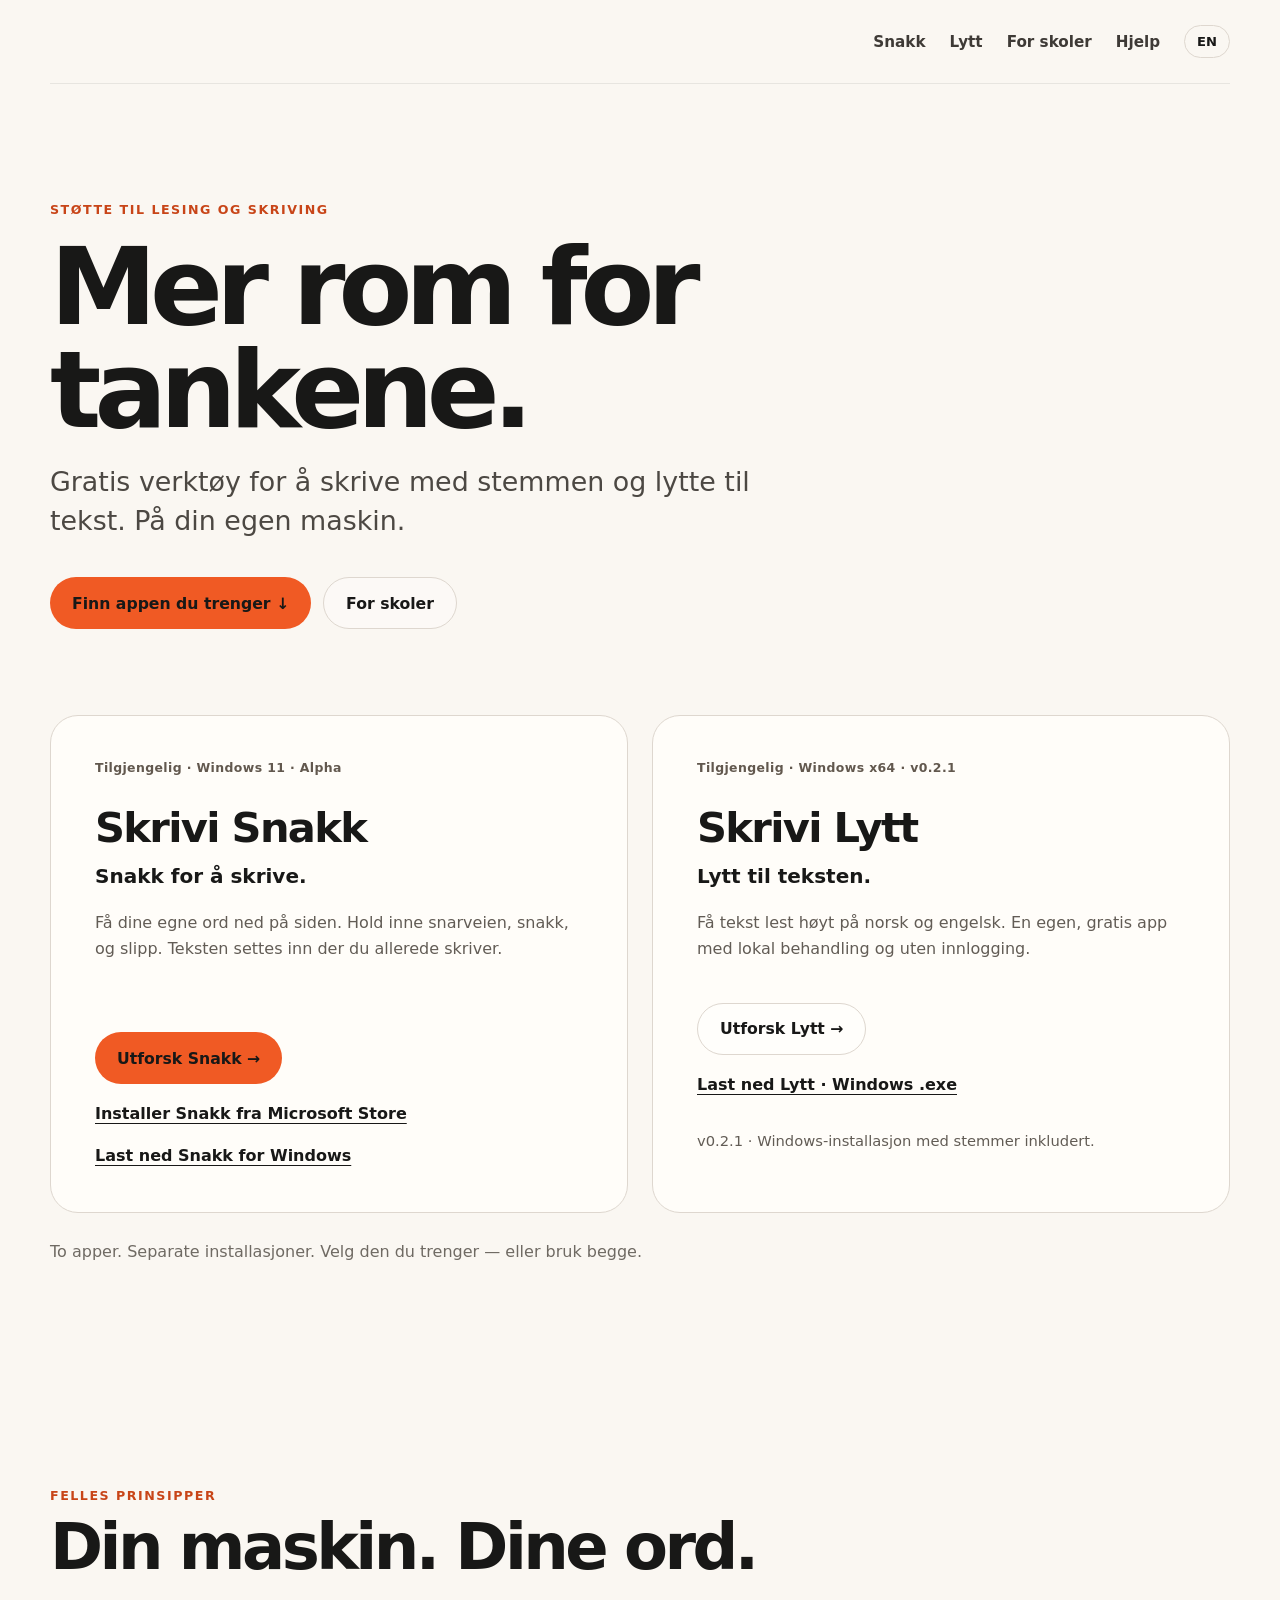
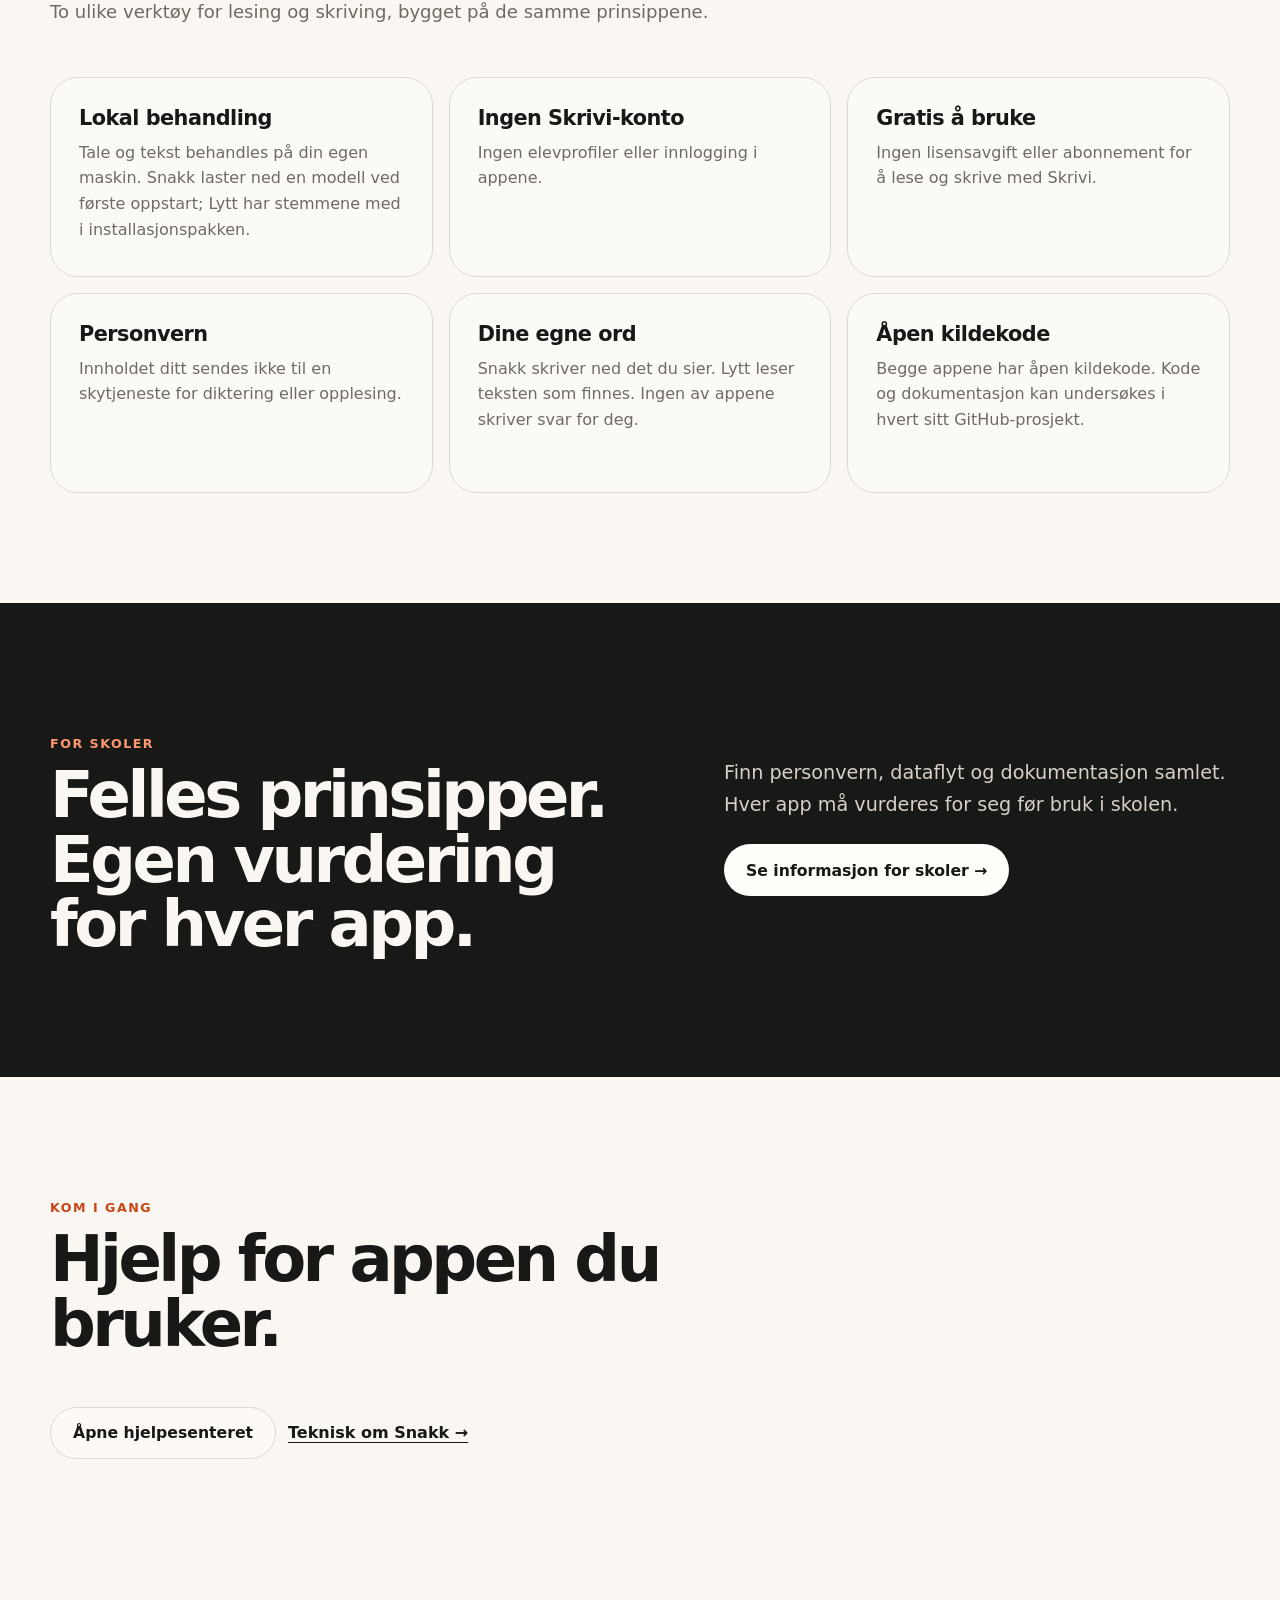
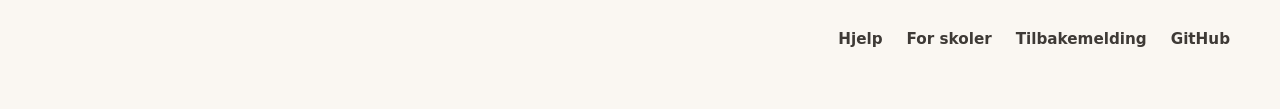
==== commit e2de16e1: "Name website tools Skrivi Snakk and Skrivi Lytt" ====
--- a/website/index.html
+++ b/website/index.html
@@ -3,7 +3,7 @@
 <head>
 <meta charset="utf-8">
 <meta name="viewport" content="width=device-width, initial-scale=1">
-<meta name="description" content="Gratis støtte til lesing og skriving på din egen maskin. Utforsk Skrivi Diktering og Skrivi Opplesing." data-description-nb="Gratis støtte til lesing og skriving på din egen maskin. Utforsk Skrivi Diktering og Skrivi Opplesing." data-description-en="Free support for reading and writing on your own computer. Explore Skrivi Dictation and Skrivi Read Aloud.">
+<meta name="description" content="Gratis støtte til lesing og skriving på din egen maskin. Utforsk Skrivi Snakk og Skrivi Lytt." data-description-nb="Gratis støtte til lesing og skriving på din egen maskin. Utforsk Skrivi Snakk og Skrivi Lytt." data-description-en="Free support for reading and writing on your own computer. Explore Skrivi Snakk and Skrivi Lytt.">
 <meta name="theme-color" content="#faf7f2">
 <title  data-nb="Skrivi — støtte til lesing og skriving" data-en="Skrivi — support for reading and writing">Skrivi — støtte til lesing og skriving</title>
 <link rel="icon" href="./assets/skrivi-mark.svg" type="image/svg+xml">
@@ -16,23 +16,23 @@
 <header class="site-header">
 <a class="brand" href="./" aria-label="Skrivi"><img class="wordmark" src="./assets/skrivi-wordmark.svg" alt=""></a>
 <nav class="header-actions" aria-label="Hovedmeny" data-aria-nb="Hovedmeny" data-aria-en="Main navigation">
-<a href="./dictation/" data-nb="Diktering" data-en="Dictation">Diktering</a>
-<a href="./read-aloud/" data-nb="Opplesing" data-en="Read aloud">Opplesing</a>
+<a href="./dictation/" data-nb="Snakk" data-en="Snakk">Snakk</a>
+<a href="./read-aloud/" data-nb="Lytt" data-en="Lytt">Lytt</a>
 <a href="./schools/" data-nb="For skoler" data-en="For schools">For skoler</a>
 <a href="./help/" data-nb="Hjelp" data-en="Help">Hjelp</a>
 <button class="language-switch" type="button" aria-label="Switch to English" aria-pressed="false">EN</button>
 </nav></header>
 <main id="main"><section class="hero section-shell"><div class="eyebrow" data-nb="Støtte til lesing og skriving" data-en="Support for reading and writing">Støtte til lesing og skriving</div><h1  data-nb="Mer rom for tankene." data-en="More room for your thoughts.">Mer rom for tankene.</h1><p class="hero-copy" data-nb="Gratis verktøy for å skrive med stemmen og lytte til tekst. På din egen maskin." data-en="Free tools for writing with your voice and listening to text. On your own computer.">Gratis verktøy for å skrive med stemmen og lytte til tekst. På din egen maskin.</p><div class="hero-actions"><a href="#apps" class="button button-primary" data-nb="Finn appen du trenger ↓" data-en="Find your app ↓">Finn appen du trenger ↓</a><a href="schools/" class="button button-secondary" data-nb="For skoler" data-en="For schools">For skoler</a></div></section><section id="apps" class="section-shell products-section"><span id="download" class="anchor-target"></span><span id="how" class="anchor-target"></span><div class="product-grid">
-<article class="product-card"><span class="product-status" data-nb="Tilgjengelig · Windows 11 · Alpha" data-en="Available · Windows 11 · Alpha">Tilgjengelig · Windows 11 · Alpha</span><h2  data-nb="Skrivi Diktering" data-en="Skrivi Dictation">Skrivi Diktering</h2><h3  data-nb="Snakk for å skrive." data-en="Speak to write.">Snakk for å skrive.</h3><p  data-nb="Få dine egne ord ned på siden. Hold inne snarveien, snakk, og slipp. Teksten settes inn der du allerede skriver." data-en="Get your own words onto the page. Hold the shortcut, speak, and release. The text appears wherever you are writing.">Få dine egne ord ned på siden. Hold inne snarveien, snakk, og slipp. Teksten settes inn der du allerede skriver.</p>
-<div class="product-actions"><a href="dictation/" class="button button-primary" data-nb="Utforsk Diktering →" data-en="Explore Dictation →">Utforsk Diktering →</a><a href="https://apps.microsoft.com/detail/9P42NBXD8W36?cid=skrivi-website-home" class="text-link" data-nb="Installer Diktering fra Microsoft Store" data-en="Get Dictation from Microsoft Store">Installer Diktering fra Microsoft Store</a><a href="https://github.com/workavoidance/Skrivi-STT/releases/download/v0.2.0-alpha.4/Skrivi-v0.2.0-alpha.4-windows-x64-setup.exe" class="text-link" data-nb="Last ned Diktering for Windows" data-en="Download Dictation for Windows">Last ned Diktering for Windows</a></div></article>
-<article class="product-card"><span class="product-status" data-nb="Tilgjengelig · Windows x64 · v0.2.1" data-en="Available · Windows x64 · v0.2.1">Tilgjengelig · Windows x64 · v0.2.1</span><h2  data-nb="Skrivi Opplesing" data-en="Skrivi Read Aloud">Skrivi Opplesing</h2><h3  data-nb="Lytt til teksten." data-en="Listen to text.">Lytt til teksten.</h3><p  data-nb="Få tekst lest høyt på norsk og engelsk. En egen, gratis app med lokal behandling og uten innlogging." data-en="Listen to text in Norwegian and English. A separate, free app with local processing and no sign-in.">Få tekst lest høyt på norsk og engelsk. En egen, gratis app med lokal behandling og uten innlogging.</p>
-<div class="product-actions"><a href="read-aloud/" class="button button-secondary" data-nb="Utforsk Opplesing →" data-en="Explore Read Aloud →">Utforsk Opplesing →</a><a href="https://github.com/workavoidance/Skrivi-TTS/releases/download/v0.2.1/Skrivi-TTS-0.2.1-windows-x64-setup.exe" class="text-link" data-nb="Last ned Opplesing · Windows .exe" data-en="Download Read Aloud · Windows .exe">Last ned Opplesing · Windows .exe</a><p class="product-note" data-nb="v0.2.1 · Windows-installasjon med stemmer inkludert." data-en="v0.2.1 · Windows installer with voices included.">v0.2.1 · Windows-installasjon med stemmer inkludert.</p></div></article></div><p class="products-footnote" data-nb="To apper. Separate installasjoner. Velg den du trenger — eller bruk begge." data-en="Two apps. Separate installations. Choose the one you need — or use both.">To apper. Separate installasjoner. Velg den du trenger — eller bruk begge.</p></section><section id="principles" class="section section-shell"><div class="section-heading wide-heading"><p class="kicker" data-nb="Felles prinsipper" data-en="Shared principles">Felles prinsipper</p><h2  data-nb="Din maskin. Dine ord." data-en="Your computer. Your words.">Din maskin. Dine ord.</h2><p  data-nb="To ulike verktøy for lesing og skriving, bygget på de samme prinsippene." data-en="Two different tools for reading and writing, built on the same principles.">To ulike verktøy for lesing og skriving, bygget på de samme prinsippene.</p></div><div class="feature-grid">
-<article class="feature-card"><h3  data-nb="Lokal behandling" data-en="Local processing">Lokal behandling</h3><p  data-nb="Tale og tekst behandles på din egen maskin. Diktering laster ned en modell ved første oppstart; Opplesing har stemmene med i installasjonspakken." data-en="Speech and text are processed on your own computer. Dictation downloads a model on first launch; Read Aloud includes voices in the installation package.">Tale og tekst behandles på din egen maskin. Diktering laster ned en modell ved første oppstart; Opplesing har stemmene med i installasjonspakken.</p></article>
+<article class="product-card"><span class="product-status" data-nb="Tilgjengelig · Windows 11 · Alpha" data-en="Available · Windows 11 · Alpha">Tilgjengelig · Windows 11 · Alpha</span><h2  data-nb="Skrivi Snakk" data-en="Skrivi Snakk">Skrivi Snakk</h2><h3  data-nb="Snakk for å skrive." data-en="Speak to write.">Snakk for å skrive.</h3><p  data-nb="Få dine egne ord ned på siden. Hold inne snarveien, snakk, og slipp. Teksten settes inn der du allerede skriver." data-en="Get your own words onto the page. Hold the shortcut, speak, and release. The text appears wherever you are writing.">Få dine egne ord ned på siden. Hold inne snarveien, snakk, og slipp. Teksten settes inn der du allerede skriver.</p>
+<div class="product-actions"><a href="dictation/" class="button button-primary" data-nb="Utforsk Snakk →" data-en="Explore Snakk →">Utforsk Snakk →</a><a href="https://apps.microsoft.com/detail/9P42NBXD8W36?cid=skrivi-website-home" class="text-link" data-nb="Installer Snakk fra Microsoft Store" data-en="Get Snakk from Microsoft Store">Installer Snakk fra Microsoft Store</a><a href="https://github.com/workavoidance/Skrivi-STT/releases/download/v0.2.0-alpha.4/Skrivi-v0.2.0-alpha.4-windows-x64-setup.exe" class="text-link" data-nb="Last ned Snakk for Windows" data-en="Download Snakk for Windows">Last ned Snakk for Windows</a></div></article>
+<article class="product-card"><span class="product-status" data-nb="Tilgjengelig · Windows x64 · v0.2.1" data-en="Available · Windows x64 · v0.2.1">Tilgjengelig · Windows x64 · v0.2.1</span><h2  data-nb="Skrivi Lytt" data-en="Skrivi Lytt">Skrivi Lytt</h2><h3  data-nb="Lytt til teksten." data-en="Listen to text.">Lytt til teksten.</h3><p  data-nb="Få tekst lest høyt på norsk og engelsk. En egen, gratis app med lokal behandling og uten innlogging." data-en="Listen to text in Norwegian and English. A separate, free app with local processing and no sign-in.">Få tekst lest høyt på norsk og engelsk. En egen, gratis app med lokal behandling og uten innlogging.</p>
+<div class="product-actions"><a href="read-aloud/" class="button button-secondary" data-nb="Utforsk Lytt →" data-en="Explore Lytt →">Utforsk Lytt →</a><a href="https://github.com/workavoidance/Skrivi-TTS/releases/download/v0.2.1/Skrivi-TTS-0.2.1-windows-x64-setup.exe" class="text-link" data-nb="Last ned Lytt · Windows .exe" data-en="Download Lytt · Windows .exe">Last ned Lytt · Windows .exe</a><p class="product-note" data-nb="v0.2.1 · Windows-installasjon med stemmer inkludert." data-en="v0.2.1 · Windows installer with voices included.">v0.2.1 · Windows-installasjon med stemmer inkludert.</p></div></article></div><p class="products-footnote" data-nb="To apper. Separate installasjoner. Velg den du trenger — eller bruk begge." data-en="Two apps. Separate installations. Choose the one you need — or use both.">To apper. Separate installasjoner. Velg den du trenger — eller bruk begge.</p></section><section id="principles" class="section section-shell"><div class="section-heading wide-heading"><p class="kicker" data-nb="Felles prinsipper" data-en="Shared principles">Felles prinsipper</p><h2  data-nb="Din maskin. Dine ord." data-en="Your computer. Your words.">Din maskin. Dine ord.</h2><p  data-nb="To ulike verktøy for lesing og skriving, bygget på de samme prinsippene." data-en="Two different tools for reading and writing, built on the same principles.">To ulike verktøy for lesing og skriving, bygget på de samme prinsippene.</p></div><div class="feature-grid">
+<article class="feature-card"><h3  data-nb="Lokal behandling" data-en="Local processing">Lokal behandling</h3><p  data-nb="Tale og tekst behandles på din egen maskin. Snakk laster ned en modell ved første oppstart; Lytt har stemmene med i installasjonspakken." data-en="Speech and text are processed on your own computer. Snakk downloads a model on first launch; Lytt includes voices in the installation package.">Tale og tekst behandles på din egen maskin. Snakk laster ned en modell ved første oppstart; Lytt har stemmene med i installasjonspakken.</p></article>
 <article class="feature-card"><h3  data-nb="Ingen Skrivi-konto" data-en="No Skrivi account">Ingen Skrivi-konto</h3><p  data-nb="Ingen elevprofiler eller innlogging i appene." data-en="No student profiles or sign-in within the apps.">Ingen elevprofiler eller innlogging i appene.</p></article>
 <article class="feature-card"><h3  data-nb="Gratis å bruke" data-en="Free to use">Gratis å bruke</h3><p  data-nb="Ingen lisensavgift eller abonnement for å lese og skrive med Skrivi." data-en="No licence fee or subscription to read and write with Skrivi.">Ingen lisensavgift eller abonnement for å lese og skrive med Skrivi.</p></article>
 <article class="feature-card"><h3  data-nb="Personvern" data-en="Privacy">Personvern</h3><p  data-nb="Innholdet ditt sendes ikke til en skytjeneste for diktering eller opplesing." data-en="Your content is not sent to a cloud service for dictation or reading aloud.">Innholdet ditt sendes ikke til en skytjeneste for diktering eller opplesing.</p></article>
-<article class="feature-card"><h3  data-nb="Dine egne ord" data-en="Your own words">Dine egne ord</h3><p  data-nb="Diktering skriver ned det du sier. Opplesing leser teksten som finnes. Ingen av appene skriver svar for deg." data-en="Dictation writes down what you say. Read Aloud reads existing text. Neither app writes answers for you.">Diktering skriver ned det du sier. Opplesing leser teksten som finnes. Ingen av appene skriver svar for deg.</p></article>
-<article class="feature-card"><h3  data-nb="Åpen kildekode" data-en="Open source">Åpen kildekode</h3><p  data-nb="Begge appene har åpen kildekode. Kode og dokumentasjon kan undersøkes i hvert sitt GitHub-prosjekt." data-en="Both apps are open source. Their code and documentation can be inspected in their separate GitHub projects.">Begge appene har åpen kildekode. Kode og dokumentasjon kan undersøkes i hvert sitt GitHub-prosjekt.</p></article></div></section><section id="schools" class="statement-section"><div class="section-shell statement-grid"><div><p class="kicker kicker-light" data-nb="For skoler" data-en="For schools">For skoler</p><h2  data-nb="Felles prinsipper. Egen vurdering for hver app." data-en="Shared principles. A separate review for each app.">Felles prinsipper. Egen vurdering for hver app.</h2></div><div class="statement-copy"><p  data-nb="Finn personvern, dataflyt og dokumentasjon samlet. Hver app må vurderes for seg før bruk i skolen." data-en="Find privacy information, data flows and documentation in one place. Each app needs its own assessment before school use.">Finn personvern, dataflyt og dokumentasjon samlet. Hver app må vurderes for seg før bruk i skolen.</p><a href="schools/" class="button button-paper" data-nb="Se informasjon for skoler →" data-en="Explore information for schools →">Se informasjon for skoler →</a></div></div></section><section id="technical" class="section section-shell"><div class="section-heading"><p class="kicker" data-nb="Kom i gang" data-en="Get started">Kom i gang</p><h2  data-nb="Hjelp for appen du bruker." data-en="Help for the app you use.">Hjelp for appen du bruker.</h2></div><div class="hero-actions"><a href="help/" class="button button-secondary" data-nb="Åpne hjelpesenteret" data-en="Open help">Åpne hjelpesenteret</a><a href="dictation/#technical" class="text-link" data-nb="Teknisk om Diktering →" data-en="Dictation technical details →">Teknisk om Diktering →</a></div></section></main>
+<article class="feature-card"><h3  data-nb="Dine egne ord" data-en="Your own words">Dine egne ord</h3><p  data-nb="Snakk skriver ned det du sier. Lytt leser teksten som finnes. Ingen av appene skriver svar for deg." data-en="Snakk writes down what you say. Lytt reads existing text. Neither app writes answers for you.">Snakk skriver ned det du sier. Lytt leser teksten som finnes. Ingen av appene skriver svar for deg.</p></article>
+<article class="feature-card"><h3  data-nb="Åpen kildekode" data-en="Open source">Åpen kildekode</h3><p  data-nb="Begge appene har åpen kildekode. Kode og dokumentasjon kan undersøkes i hvert sitt GitHub-prosjekt." data-en="Both apps are open source. Their code and documentation can be inspected in their separate GitHub projects.">Begge appene har åpen kildekode. Kode og dokumentasjon kan undersøkes i hvert sitt GitHub-prosjekt.</p></article></div></section><section id="schools" class="statement-section"><div class="section-shell statement-grid"><div><p class="kicker kicker-light" data-nb="For skoler" data-en="For schools">For skoler</p><h2  data-nb="Felles prinsipper. Egen vurdering for hver app." data-en="Shared principles. A separate review for each app.">Felles prinsipper. Egen vurdering for hver app.</h2></div><div class="statement-copy"><p  data-nb="Finn personvern, dataflyt og dokumentasjon samlet. Hver app må vurderes for seg før bruk i skolen." data-en="Find privacy information, data flows and documentation in one place. Each app needs its own assessment before school use.">Finn personvern, dataflyt og dokumentasjon samlet. Hver app må vurderes for seg før bruk i skolen.</p><a href="schools/" class="button button-paper" data-nb="Se informasjon for skoler →" data-en="Explore information for schools →">Se informasjon for skoler →</a></div></div></section><section id="technical" class="section section-shell"><div class="section-heading"><p class="kicker" data-nb="Kom i gang" data-en="Get started">Kom i gang</p><h2  data-nb="Hjelp for appen du bruker." data-en="Help for the app you use.">Hjelp for appen du bruker.</h2></div><div class="hero-actions"><a href="help/" class="button button-secondary" data-nb="Åpne hjelpesenteret" data-en="Open help">Åpne hjelpesenteret</a><a href="dictation/#technical" class="text-link" data-nb="Teknisk om Snakk →" data-en="Snakk technical details →">Teknisk om Snakk →</a></div></section></main>
 <footer class="site-footer section-shell">
 <a class="footer-brand" href="./" aria-label="Skrivi"><img class="wordmark" src="./assets/skrivi-wordmark.svg" alt=""></a>
 <div class="footer-links"><a href="./help/" data-nb="Hjelp" data-en="Help">Hjelp</a><a href="./schools/" data-nb="For skoler" data-en="For schools">For skoler</a><a href="./feedback/" data-nb="Tilbakemelding" data-en="Feedback">Tilbakemelding</a><a href="https://github.com/workavoidance/Skrivi-STT">GitHub</a></div></footer>
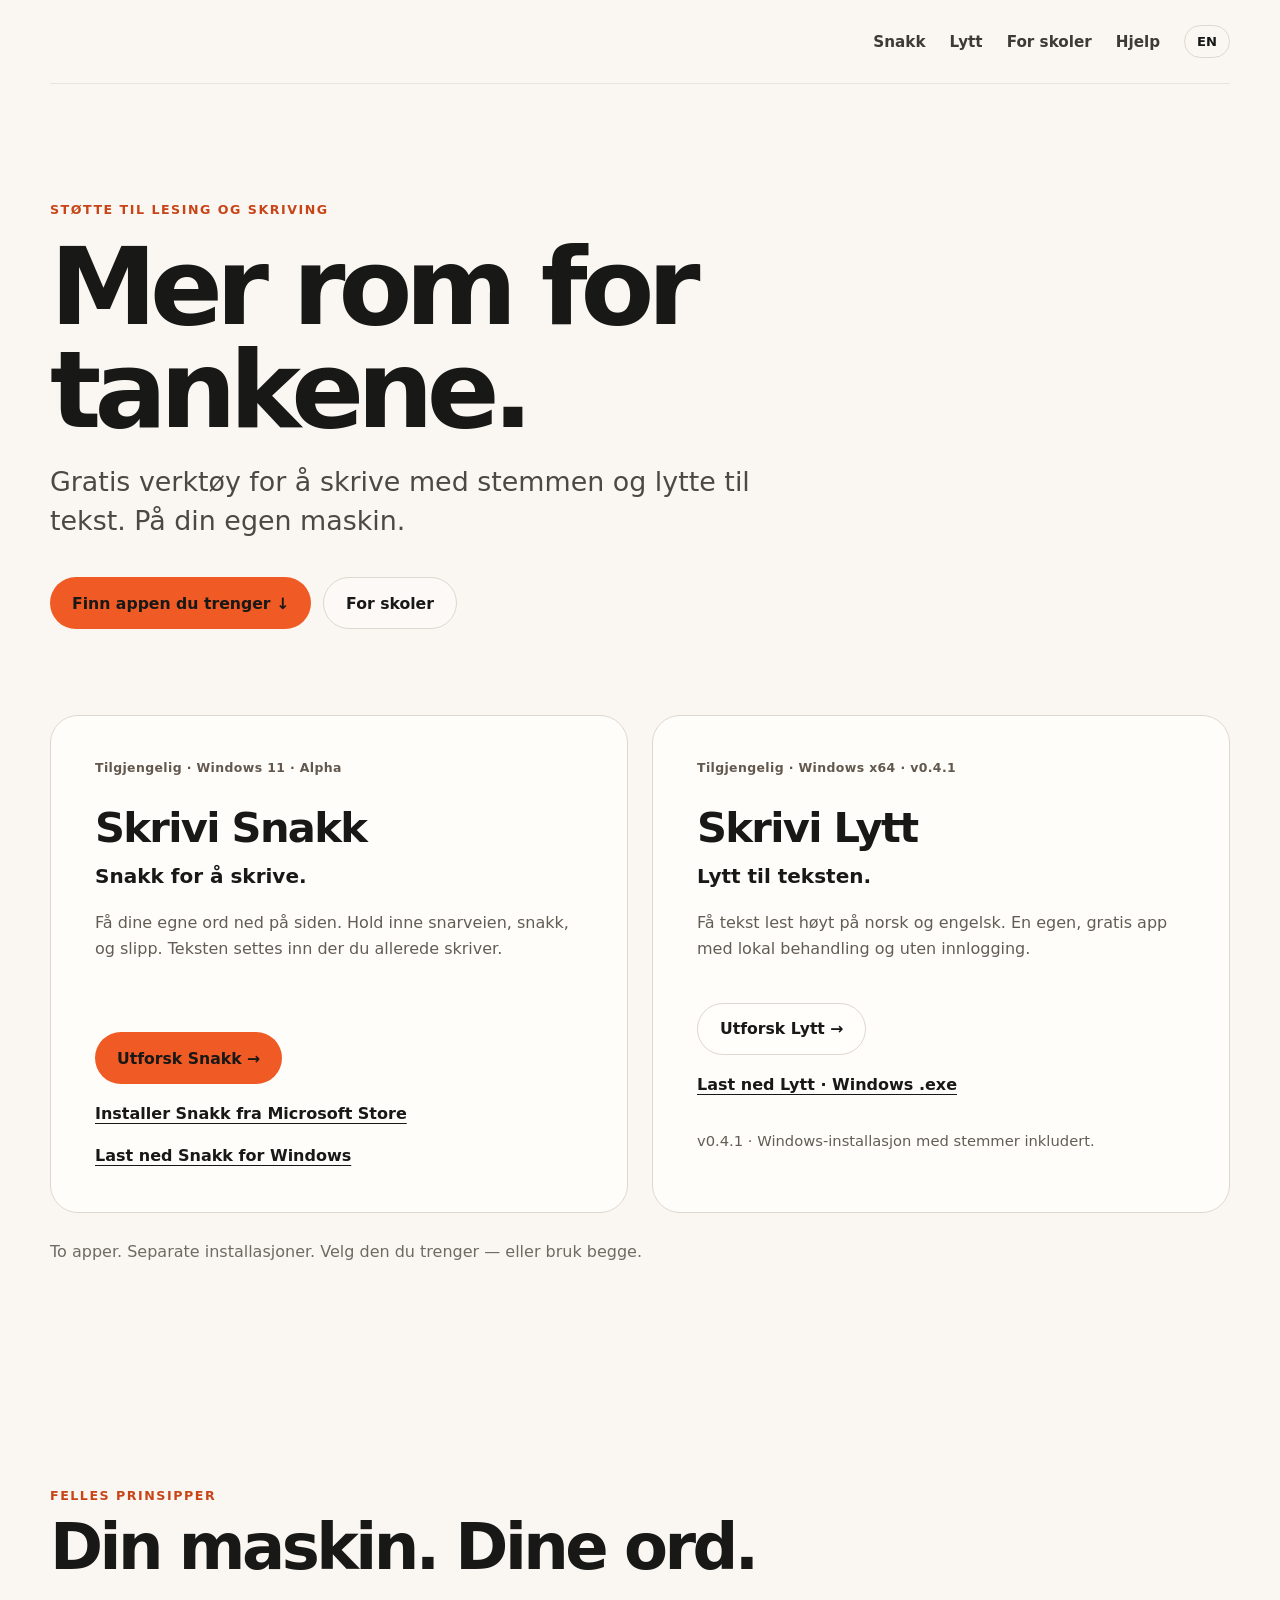
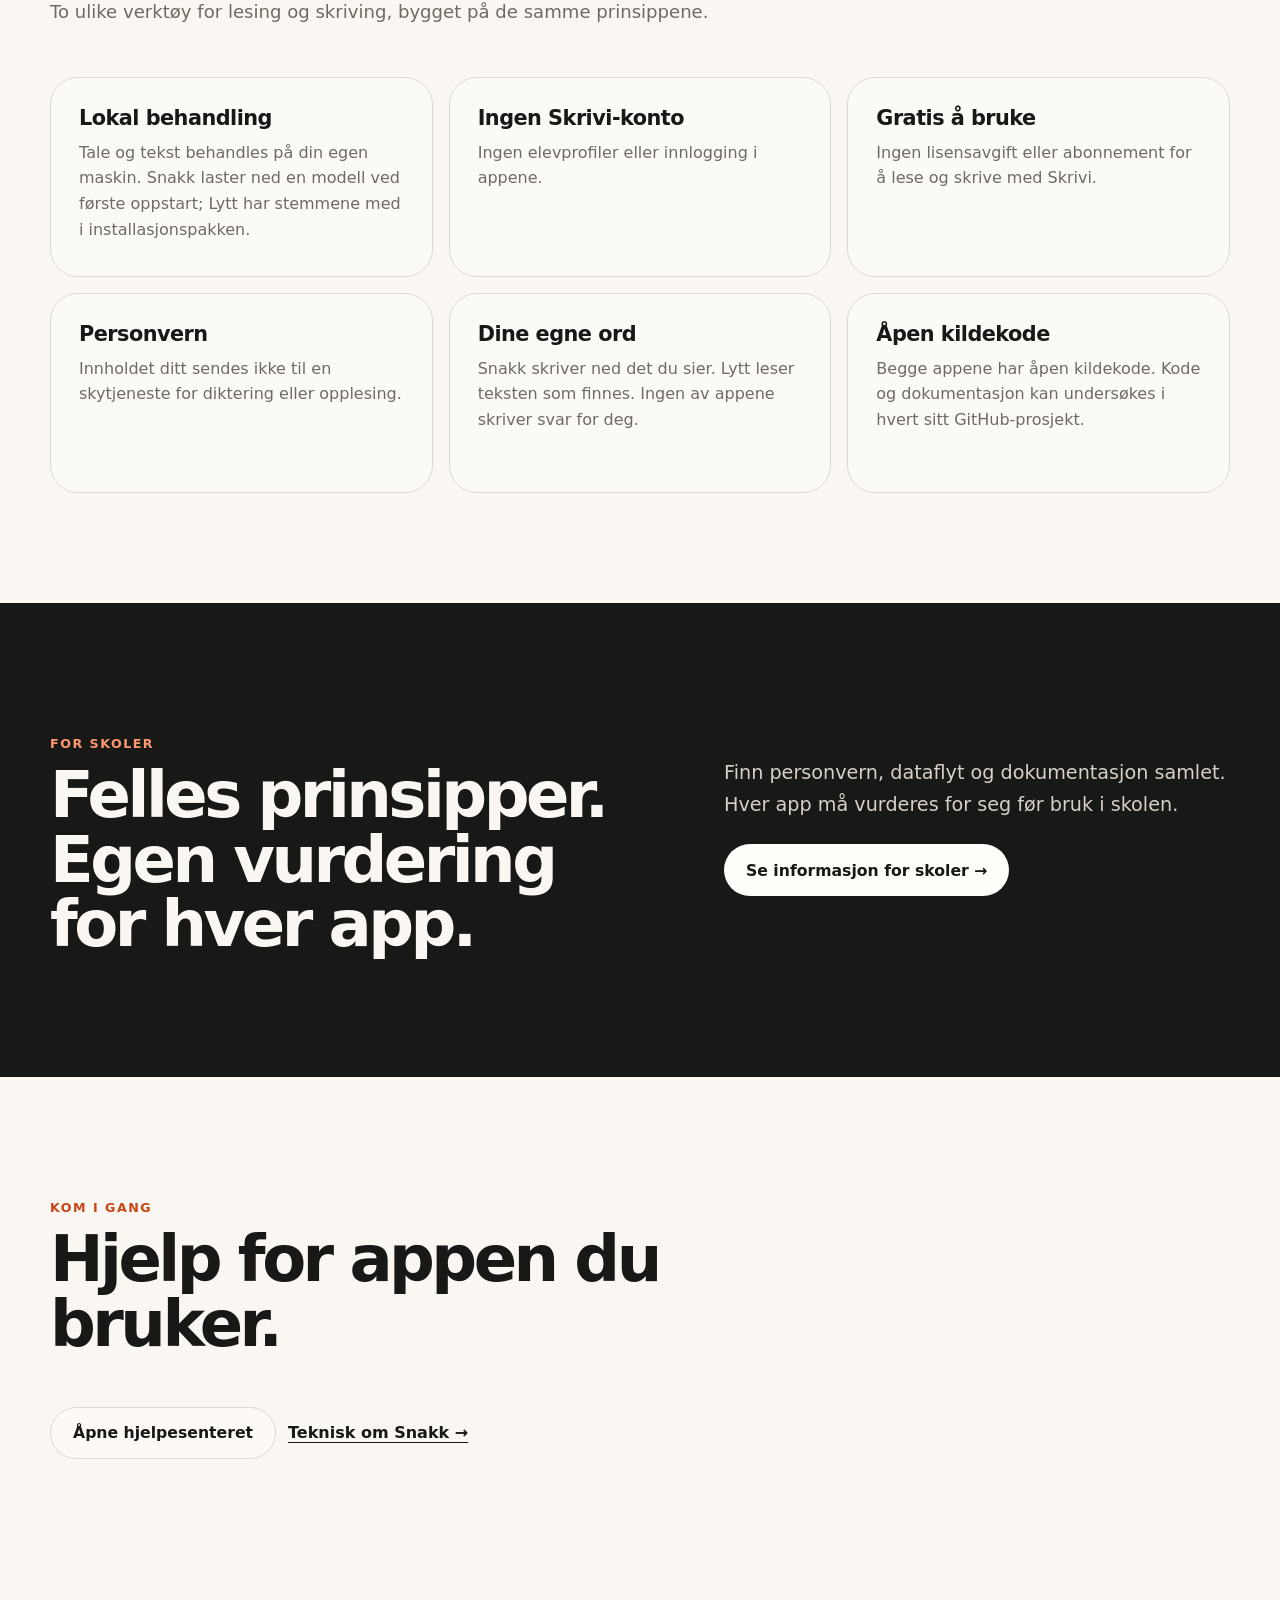
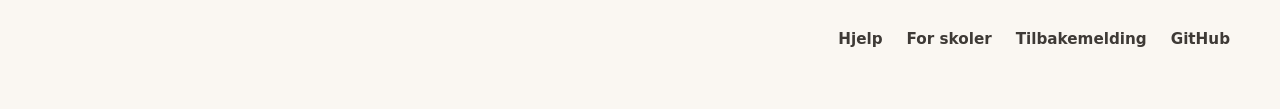
==== commit c41f2d4e: "Align bilingual website with signed Snakk and Lytt test releases" ====
--- a/website/index.html
+++ b/website/index.html
@@ -24,9 +24,9 @@
 </nav></header>
 <main id="main"><section class="hero section-shell"><div class="eyebrow" data-nb="Støtte til lesing og skriving" data-en="Support for reading and writing">Støtte til lesing og skriving</div><h1  data-nb="Mer rom for tankene." data-en="More room for your thoughts.">Mer rom for tankene.</h1><p class="hero-copy" data-nb="Gratis verktøy for å skrive med stemmen og lytte til tekst. På din egen maskin." data-en="Free tools for writing with your voice and listening to text. On your own computer.">Gratis verktøy for å skrive med stemmen og lytte til tekst. På din egen maskin.</p><div class="hero-actions"><a href="#apps" class="button button-primary" data-nb="Finn appen du trenger ↓" data-en="Find your app ↓">Finn appen du trenger ↓</a><a href="schools/" class="button button-secondary" data-nb="For skoler" data-en="For schools">For skoler</a></div></section><section id="apps" class="section-shell products-section"><span id="download" class="anchor-target"></span><span id="how" class="anchor-target"></span><div class="product-grid">
 <article class="product-card"><span class="product-status" data-nb="Tilgjengelig · Windows 11 · Alpha" data-en="Available · Windows 11 · Alpha">Tilgjengelig · Windows 11 · Alpha</span><h2  data-nb="Skrivi Snakk" data-en="Skrivi Snakk">Skrivi Snakk</h2><h3  data-nb="Snakk for å skrive." data-en="Speak to write.">Snakk for å skrive.</h3><p  data-nb="Få dine egne ord ned på siden. Hold inne snarveien, snakk, og slipp. Teksten settes inn der du allerede skriver." data-en="Get your own words onto the page. Hold the shortcut, speak, and release. The text appears wherever you are writing.">Få dine egne ord ned på siden. Hold inne snarveien, snakk, og slipp. Teksten settes inn der du allerede skriver.</p>
-<div class="product-actions"><a href="dictation/" class="button button-primary" data-nb="Utforsk Snakk →" data-en="Explore Snakk →">Utforsk Snakk →</a><a href="https://apps.microsoft.com/detail/9P42NBXD8W36?cid=skrivi-website-home" class="text-link" data-nb="Installer Snakk fra Microsoft Store" data-en="Get Snakk from Microsoft Store">Installer Snakk fra Microsoft Store</a><a href="https://github.com/workavoidance/Skrivi-STT/releases/download/v0.2.0-alpha.4/Skrivi-v0.2.0-alpha.4-windows-x64-setup.exe" class="text-link" data-nb="Last ned Snakk for Windows" data-en="Download Snakk for Windows">Last ned Snakk for Windows</a></div></article>
-<article class="product-card"><span class="product-status" data-nb="Tilgjengelig · Windows x64 · v0.2.1" data-en="Available · Windows x64 · v0.2.1">Tilgjengelig · Windows x64 · v0.2.1</span><h2  data-nb="Skrivi Lytt" data-en="Skrivi Lytt">Skrivi Lytt</h2><h3  data-nb="Lytt til teksten." data-en="Listen to text.">Lytt til teksten.</h3><p  data-nb="Få tekst lest høyt på norsk og engelsk. En egen, gratis app med lokal behandling og uten innlogging." data-en="Listen to text in Norwegian and English. A separate, free app with local processing and no sign-in.">Få tekst lest høyt på norsk og engelsk. En egen, gratis app med lokal behandling og uten innlogging.</p>
-<div class="product-actions"><a href="read-aloud/" class="button button-secondary" data-nb="Utforsk Lytt →" data-en="Explore Lytt →">Utforsk Lytt →</a><a href="https://github.com/workavoidance/Skrivi-TTS/releases/download/v0.2.1/Skrivi-TTS-0.2.1-windows-x64-setup.exe" class="text-link" data-nb="Last ned Lytt · Windows .exe" data-en="Download Lytt · Windows .exe">Last ned Lytt · Windows .exe</a><p class="product-note" data-nb="v0.2.1 · Windows-installasjon med stemmer inkludert." data-en="v0.2.1 · Windows installer with voices included.">v0.2.1 · Windows-installasjon med stemmer inkludert.</p></div></article></div><p class="products-footnote" data-nb="To apper. Separate installasjoner. Velg den du trenger — eller bruk begge." data-en="Two apps. Separate installations. Choose the one you need — or use both.">To apper. Separate installasjoner. Velg den du trenger — eller bruk begge.</p></section><section id="principles" class="section section-shell"><div class="section-heading wide-heading"><p class="kicker" data-nb="Felles prinsipper" data-en="Shared principles">Felles prinsipper</p><h2  data-nb="Din maskin. Dine ord." data-en="Your computer. Your words.">Din maskin. Dine ord.</h2><p  data-nb="To ulike verktøy for lesing og skriving, bygget på de samme prinsippene." data-en="Two different tools for reading and writing, built on the same principles.">To ulike verktøy for lesing og skriving, bygget på de samme prinsippene.</p></div><div class="feature-grid">
+<div class="product-actions"><a href="dictation/" class="button button-primary" data-nb="Utforsk Snakk →" data-en="Explore Snakk →">Utforsk Snakk →</a><a href="https://apps.microsoft.com/detail/9P42NBXD8W36?cid=skrivi-website-home" class="text-link" data-nb="Installer Snakk fra Microsoft Store" data-en="Get Snakk from Microsoft Store">Installer Snakk fra Microsoft Store</a><a href="https://github.com/workavoidance/Skrivi-STT/releases/download/v0.3.0/Skrivi-v0.3.0-windows-x64-setup.exe" class="text-link" data-nb="Last ned Snakk for Windows" data-en="Download Snakk for Windows">Last ned Snakk for Windows</a></div></article>
+<article class="product-card"><span class="product-status" data-nb="Tilgjengelig · Windows x64 · v0.4.1" data-en="Available · Windows x64 · v0.4.1">Tilgjengelig · Windows x64 · v0.4.1</span><h2  data-nb="Skrivi Lytt" data-en="Skrivi Lytt">Skrivi Lytt</h2><h3  data-nb="Lytt til teksten." data-en="Listen to text.">Lytt til teksten.</h3><p  data-nb="Få tekst lest høyt på norsk og engelsk. En egen, gratis app med lokal behandling og uten innlogging." data-en="Listen to text in Norwegian and English. A separate, free app with local processing and no sign-in.">Få tekst lest høyt på norsk og engelsk. En egen, gratis app med lokal behandling og uten innlogging.</p>
+<div class="product-actions"><a href="read-aloud/" class="button button-secondary" data-nb="Utforsk Lytt →" data-en="Explore Lytt →">Utforsk Lytt →</a><a href="https://github.com/workavoidance/Skrivi-TTS/releases/download/v0.4.1/Skrivi-TTS-0.4.1-windows-x64-setup.exe" class="text-link" data-nb="Last ned Lytt · Windows .exe" data-en="Download Lytt · Windows .exe">Last ned Lytt · Windows .exe</a><p class="product-note" data-nb="v0.4.1 · Windows-installasjon med stemmer inkludert." data-en="v0.4.1 · Windows installer with voices included.">v0.4.1 · Windows-installasjon med stemmer inkludert.</p></div></article></div><p class="products-footnote" data-nb="To apper. Separate installasjoner. Velg den du trenger — eller bruk begge." data-en="Two apps. Separate installations. Choose the one you need — or use both.">To apper. Separate installasjoner. Velg den du trenger — eller bruk begge.</p></section><section id="principles" class="section section-shell"><div class="section-heading wide-heading"><p class="kicker" data-nb="Felles prinsipper" data-en="Shared principles">Felles prinsipper</p><h2  data-nb="Din maskin. Dine ord." data-en="Your computer. Your words.">Din maskin. Dine ord.</h2><p  data-nb="To ulike verktøy for lesing og skriving, bygget på de samme prinsippene." data-en="Two different tools for reading and writing, built on the same principles.">To ulike verktøy for lesing og skriving, bygget på de samme prinsippene.</p></div><div class="feature-grid">
 <article class="feature-card"><h3  data-nb="Lokal behandling" data-en="Local processing">Lokal behandling</h3><p  data-nb="Tale og tekst behandles på din egen maskin. Snakk laster ned en modell ved første oppstart; Lytt har stemmene med i installasjonspakken." data-en="Speech and text are processed on your own computer. Snakk downloads a model on first launch; Lytt includes voices in the installation package.">Tale og tekst behandles på din egen maskin. Snakk laster ned en modell ved første oppstart; Lytt har stemmene med i installasjonspakken.</p></article>
 <article class="feature-card"><h3  data-nb="Ingen Skrivi-konto" data-en="No Skrivi account">Ingen Skrivi-konto</h3><p  data-nb="Ingen elevprofiler eller innlogging i appene." data-en="No student profiles or sign-in within the apps.">Ingen elevprofiler eller innlogging i appene.</p></article>
 <article class="feature-card"><h3  data-nb="Gratis å bruke" data-en="Free to use">Gratis å bruke</h3><p  data-nb="Ingen lisensavgift eller abonnement for å lese og skrive med Skrivi." data-en="No licence fee or subscription to read and write with Skrivi.">Ingen lisensavgift eller abonnement for å lese og skrive med Skrivi.</p></article>
--- a/website/styles.css
+++ b/website/styles.css
@@ -297,6 +297,7 @@
   max-width: 790px;
 }
 
+.approval-intro h2,
 .approval-intro h3 {
   max-width: 700px;
   margin: 10px 0 20px;
@@ -431,7 +432,14 @@
   font-weight: 700;
 }
 
-.doc-links a:hover {
+/* Reference cards have light backgrounds, unlike the approval panel. */
+.feature-card .doc-links a {
+  color: var(--ink);
+  border-color: var(--line);
+}
+
+.doc-links a:hover,
+.doc-links a:focus-visible {
   border-color: var(--orange);
   background: rgba(240,90,36,.1);
 }
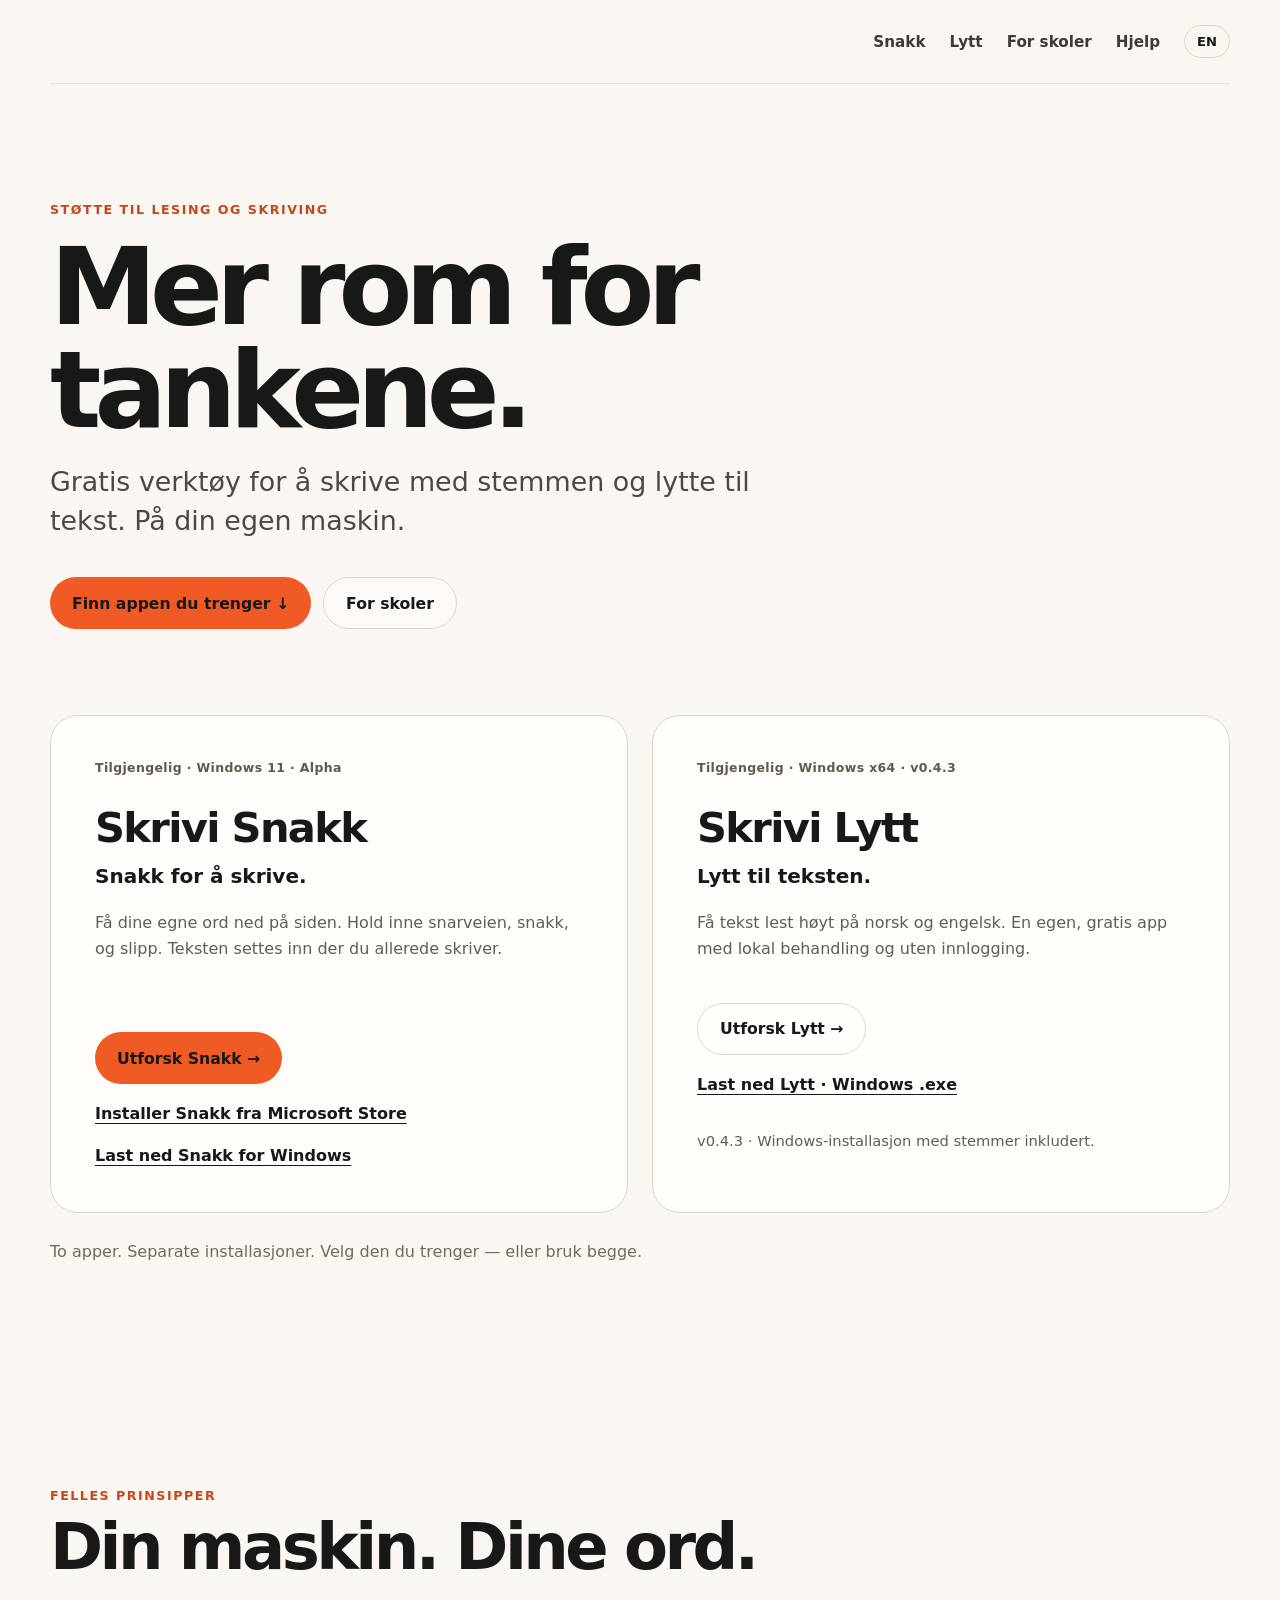
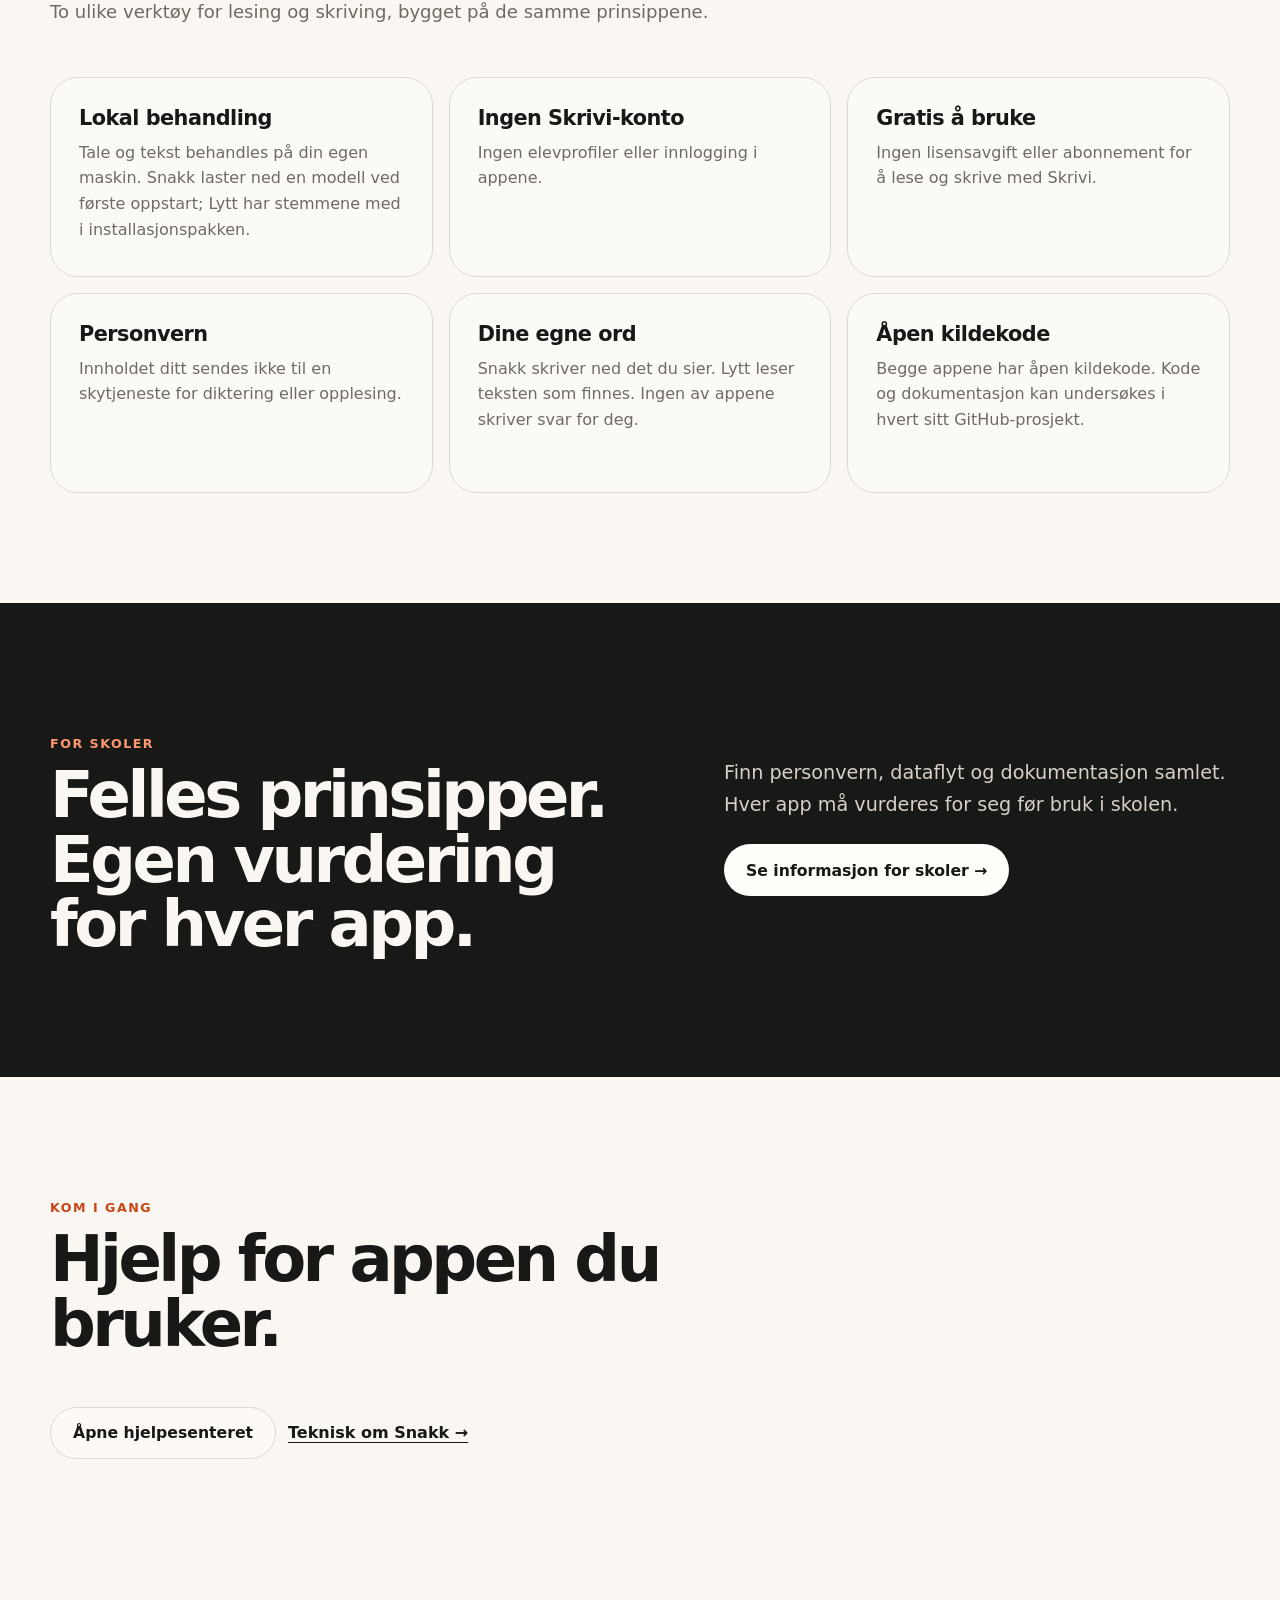
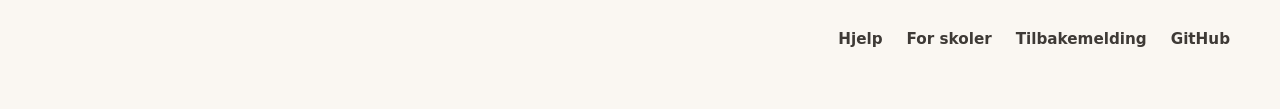
==== commit c3dd9c5d: "docs: publish approved Snakk and Lytt download links" ====
--- a/website/index.html
+++ b/website/index.html
@@ -24,9 +24,9 @@
 </nav></header>
 <main id="main"><section class="hero section-shell"><div class="eyebrow" data-nb="Støtte til lesing og skriving" data-en="Support for reading and writing">Støtte til lesing og skriving</div><h1  data-nb="Mer rom for tankene." data-en="More room for your thoughts.">Mer rom for tankene.</h1><p class="hero-copy" data-nb="Gratis verktøy for å skrive med stemmen og lytte til tekst. På din egen maskin." data-en="Free tools for writing with your voice and listening to text. On your own computer.">Gratis verktøy for å skrive med stemmen og lytte til tekst. På din egen maskin.</p><div class="hero-actions"><a href="#apps" class="button button-primary" data-nb="Finn appen du trenger ↓" data-en="Find your app ↓">Finn appen du trenger ↓</a><a href="schools/" class="button button-secondary" data-nb="For skoler" data-en="For schools">For skoler</a></div></section><section id="apps" class="section-shell products-section"><span id="download" class="anchor-target"></span><span id="how" class="anchor-target"></span><div class="product-grid">
 <article class="product-card"><span class="product-status" data-nb="Tilgjengelig · Windows 11 · Alpha" data-en="Available · Windows 11 · Alpha">Tilgjengelig · Windows 11 · Alpha</span><h2  data-nb="Skrivi Snakk" data-en="Skrivi Snakk">Skrivi Snakk</h2><h3  data-nb="Snakk for å skrive." data-en="Speak to write.">Snakk for å skrive.</h3><p  data-nb="Få dine egne ord ned på siden. Hold inne snarveien, snakk, og slipp. Teksten settes inn der du allerede skriver." data-en="Get your own words onto the page. Hold the shortcut, speak, and release. The text appears wherever you are writing.">Få dine egne ord ned på siden. Hold inne snarveien, snakk, og slipp. Teksten settes inn der du allerede skriver.</p>
-<div class="product-actions"><a href="dictation/" class="button button-primary" data-nb="Utforsk Snakk →" data-en="Explore Snakk →">Utforsk Snakk →</a><a href="https://apps.microsoft.com/detail/9P42NBXD8W36?cid=skrivi-website-home" class="text-link" data-nb="Installer Snakk fra Microsoft Store" data-en="Get Snakk from Microsoft Store">Installer Snakk fra Microsoft Store</a><a href="https://github.com/workavoidance/Skrivi-STT/releases/download/v0.3.0/Skrivi-v0.3.0-windows-x64-setup.exe" class="text-link" data-nb="Last ned Snakk for Windows" data-en="Download Snakk for Windows">Last ned Snakk for Windows</a></div></article>
-<article class="product-card"><span class="product-status" data-nb="Tilgjengelig · Windows x64 · v0.4.1" data-en="Available · Windows x64 · v0.4.1">Tilgjengelig · Windows x64 · v0.4.1</span><h2  data-nb="Skrivi Lytt" data-en="Skrivi Lytt">Skrivi Lytt</h2><h3  data-nb="Lytt til teksten." data-en="Listen to text.">Lytt til teksten.</h3><p  data-nb="Få tekst lest høyt på norsk og engelsk. En egen, gratis app med lokal behandling og uten innlogging." data-en="Listen to text in Norwegian and English. A separate, free app with local processing and no sign-in.">Få tekst lest høyt på norsk og engelsk. En egen, gratis app med lokal behandling og uten innlogging.</p>
-<div class="product-actions"><a href="read-aloud/" class="button button-secondary" data-nb="Utforsk Lytt →" data-en="Explore Lytt →">Utforsk Lytt →</a><a href="https://github.com/workavoidance/Skrivi-TTS/releases/download/v0.4.1/Skrivi-TTS-0.4.1-windows-x64-setup.exe" class="text-link" data-nb="Last ned Lytt · Windows .exe" data-en="Download Lytt · Windows .exe">Last ned Lytt · Windows .exe</a><p class="product-note" data-nb="v0.4.1 · Windows-installasjon med stemmer inkludert." data-en="v0.4.1 · Windows installer with voices included.">v0.4.1 · Windows-installasjon med stemmer inkludert.</p></div></article></div><p class="products-footnote" data-nb="To apper. Separate installasjoner. Velg den du trenger — eller bruk begge." data-en="Two apps. Separate installations. Choose the one you need — or use both.">To apper. Separate installasjoner. Velg den du trenger — eller bruk begge.</p></section><section id="principles" class="section section-shell"><div class="section-heading wide-heading"><p class="kicker" data-nb="Felles prinsipper" data-en="Shared principles">Felles prinsipper</p><h2  data-nb="Din maskin. Dine ord." data-en="Your computer. Your words.">Din maskin. Dine ord.</h2><p  data-nb="To ulike verktøy for lesing og skriving, bygget på de samme prinsippene." data-en="Two different tools for reading and writing, built on the same principles.">To ulike verktøy for lesing og skriving, bygget på de samme prinsippene.</p></div><div class="feature-grid">
+<div class="product-actions"><a href="dictation/" class="button button-primary" data-nb="Utforsk Snakk →" data-en="Explore Snakk →">Utforsk Snakk →</a><a href="https://apps.microsoft.com/detail/9P42NBXD8W36?cid=skrivi-website-home" class="text-link" data-nb="Installer Snakk fra Microsoft Store" data-en="Get Snakk from Microsoft Store">Installer Snakk fra Microsoft Store</a><a href="https://github.com/workavoidance/Skrivi-STT/releases/download/v0.3.2/Skrivi-Snakk-0.3.2-windows-x64-setup.exe" class="text-link" data-nb="Last ned Snakk for Windows" data-en="Download Snakk for Windows">Last ned Snakk for Windows</a></div></article>
+<article class="product-card"><span class="product-status" data-nb="Tilgjengelig · Windows x64 · v0.4.3" data-en="Available · Windows x64 · v0.4.3">Tilgjengelig · Windows x64 · v0.4.3</span><h2  data-nb="Skrivi Lytt" data-en="Skrivi Lytt">Skrivi Lytt</h2><h3  data-nb="Lytt til teksten." data-en="Listen to text.">Lytt til teksten.</h3><p  data-nb="Få tekst lest høyt på norsk og engelsk. En egen, gratis app med lokal behandling og uten innlogging." data-en="Listen to text in Norwegian and English. A separate, free app with local processing and no sign-in.">Få tekst lest høyt på norsk og engelsk. En egen, gratis app med lokal behandling og uten innlogging.</p>
+<div class="product-actions"><a href="read-aloud/" class="button button-secondary" data-nb="Utforsk Lytt →" data-en="Explore Lytt →">Utforsk Lytt →</a><a href="https://github.com/workavoidance/Skrivi-TTS/releases/download/v0.4.3/Skrivi-Lytt-0.4.3-windows-x64-setup.exe" class="text-link" data-nb="Last ned Lytt · Windows .exe" data-en="Download Lytt · Windows .exe">Last ned Lytt · Windows .exe</a><p class="product-note" data-nb="v0.4.3 · Windows-installasjon med stemmer inkludert." data-en="v0.4.3 · Windows installer with voices included.">v0.4.3 · Windows-installasjon med stemmer inkludert.</p></div></article></div><p class="products-footnote" data-nb="To apper. Separate installasjoner. Velg den du trenger — eller bruk begge." data-en="Two apps. Separate installations. Choose the one you need — or use both.">To apper. Separate installasjoner. Velg den du trenger — eller bruk begge.</p></section><section id="principles" class="section section-shell"><div class="section-heading wide-heading"><p class="kicker" data-nb="Felles prinsipper" data-en="Shared principles">Felles prinsipper</p><h2  data-nb="Din maskin. Dine ord." data-en="Your computer. Your words.">Din maskin. Dine ord.</h2><p  data-nb="To ulike verktøy for lesing og skriving, bygget på de samme prinsippene." data-en="Two different tools for reading and writing, built on the same principles.">To ulike verktøy for lesing og skriving, bygget på de samme prinsippene.</p></div><div class="feature-grid">
 <article class="feature-card"><h3  data-nb="Lokal behandling" data-en="Local processing">Lokal behandling</h3><p  data-nb="Tale og tekst behandles på din egen maskin. Snakk laster ned en modell ved første oppstart; Lytt har stemmene med i installasjonspakken." data-en="Speech and text are processed on your own computer. Snakk downloads a model on first launch; Lytt includes voices in the installation package.">Tale og tekst behandles på din egen maskin. Snakk laster ned en modell ved første oppstart; Lytt har stemmene med i installasjonspakken.</p></article>
 <article class="feature-card"><h3  data-nb="Ingen Skrivi-konto" data-en="No Skrivi account">Ingen Skrivi-konto</h3><p  data-nb="Ingen elevprofiler eller innlogging i appene." data-en="No student profiles or sign-in within the apps.">Ingen elevprofiler eller innlogging i appene.</p></article>
 <article class="feature-card"><h3  data-nb="Gratis å bruke" data-en="Free to use">Gratis å bruke</h3><p  data-nb="Ingen lisensavgift eller abonnement for å lese og skrive med Skrivi." data-en="No licence fee or subscription to read and write with Skrivi.">Ingen lisensavgift eller abonnement for å lese og skrive med Skrivi.</p></article>
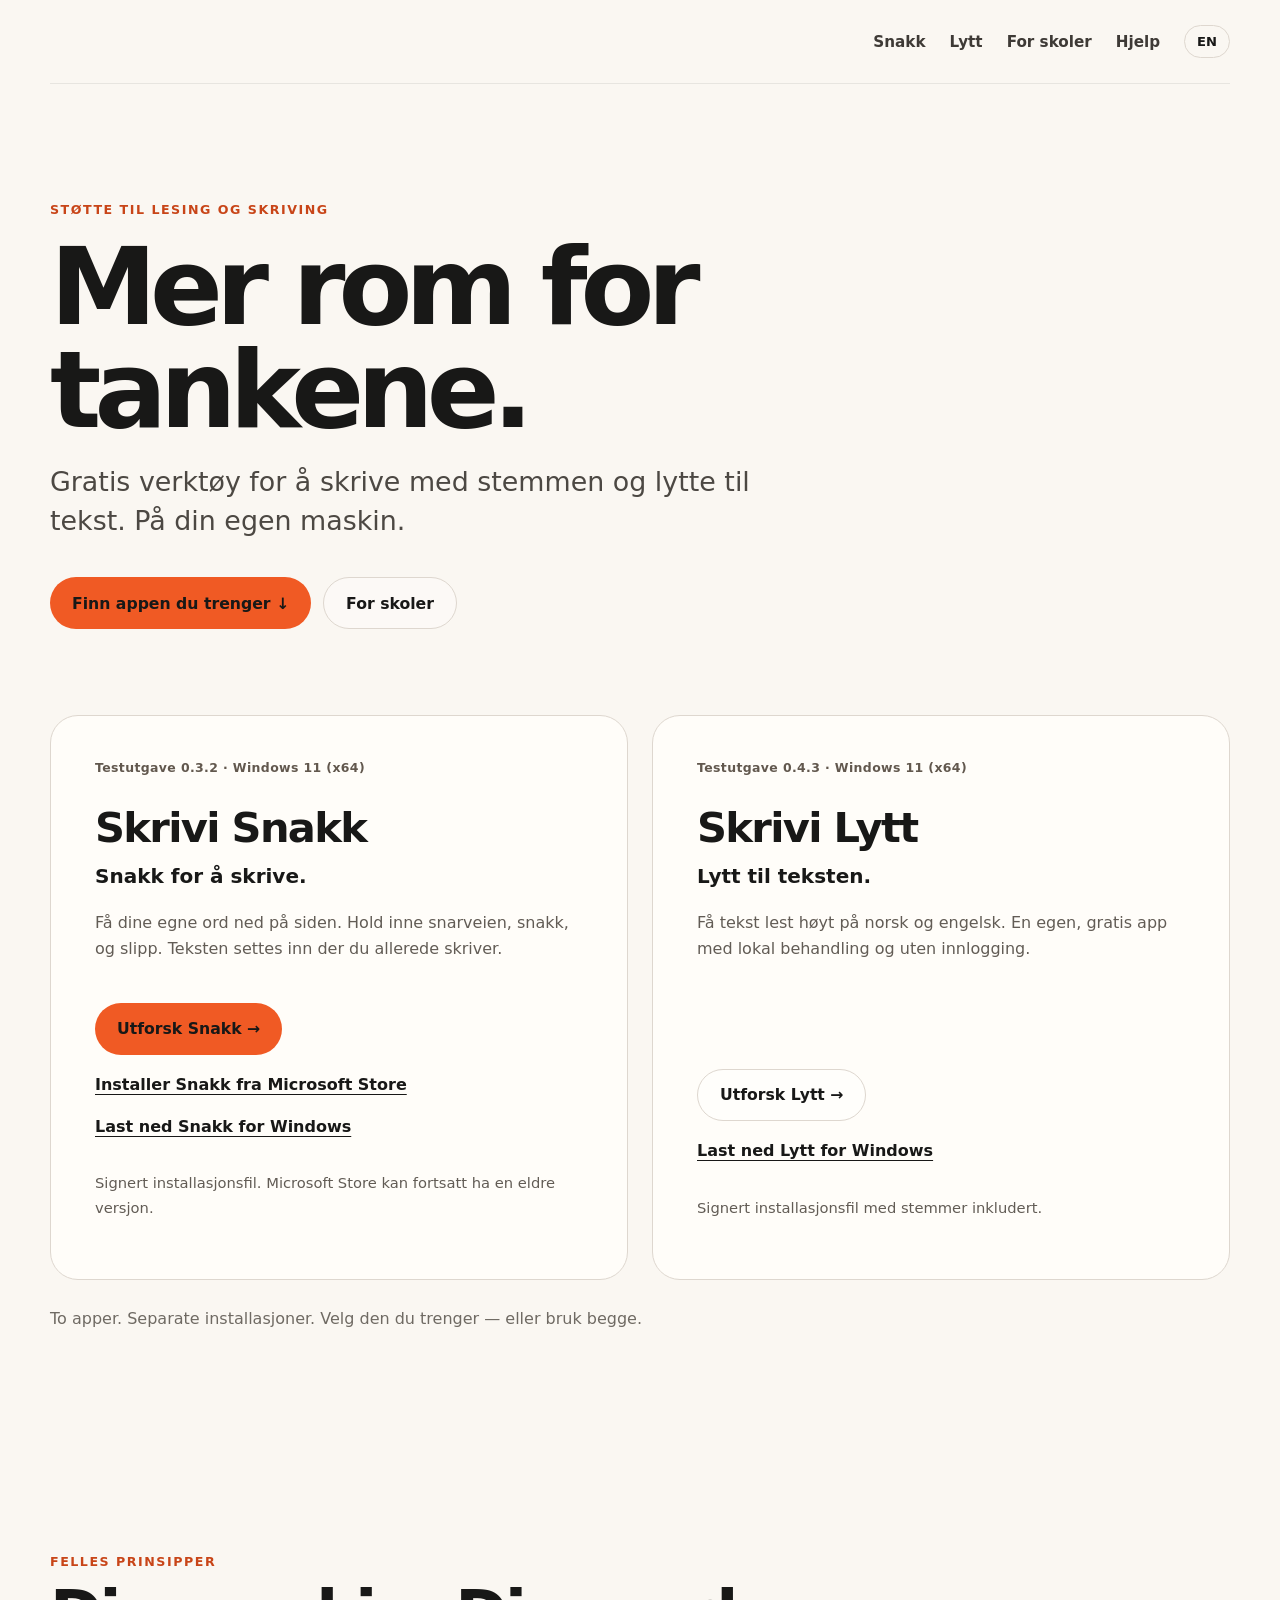
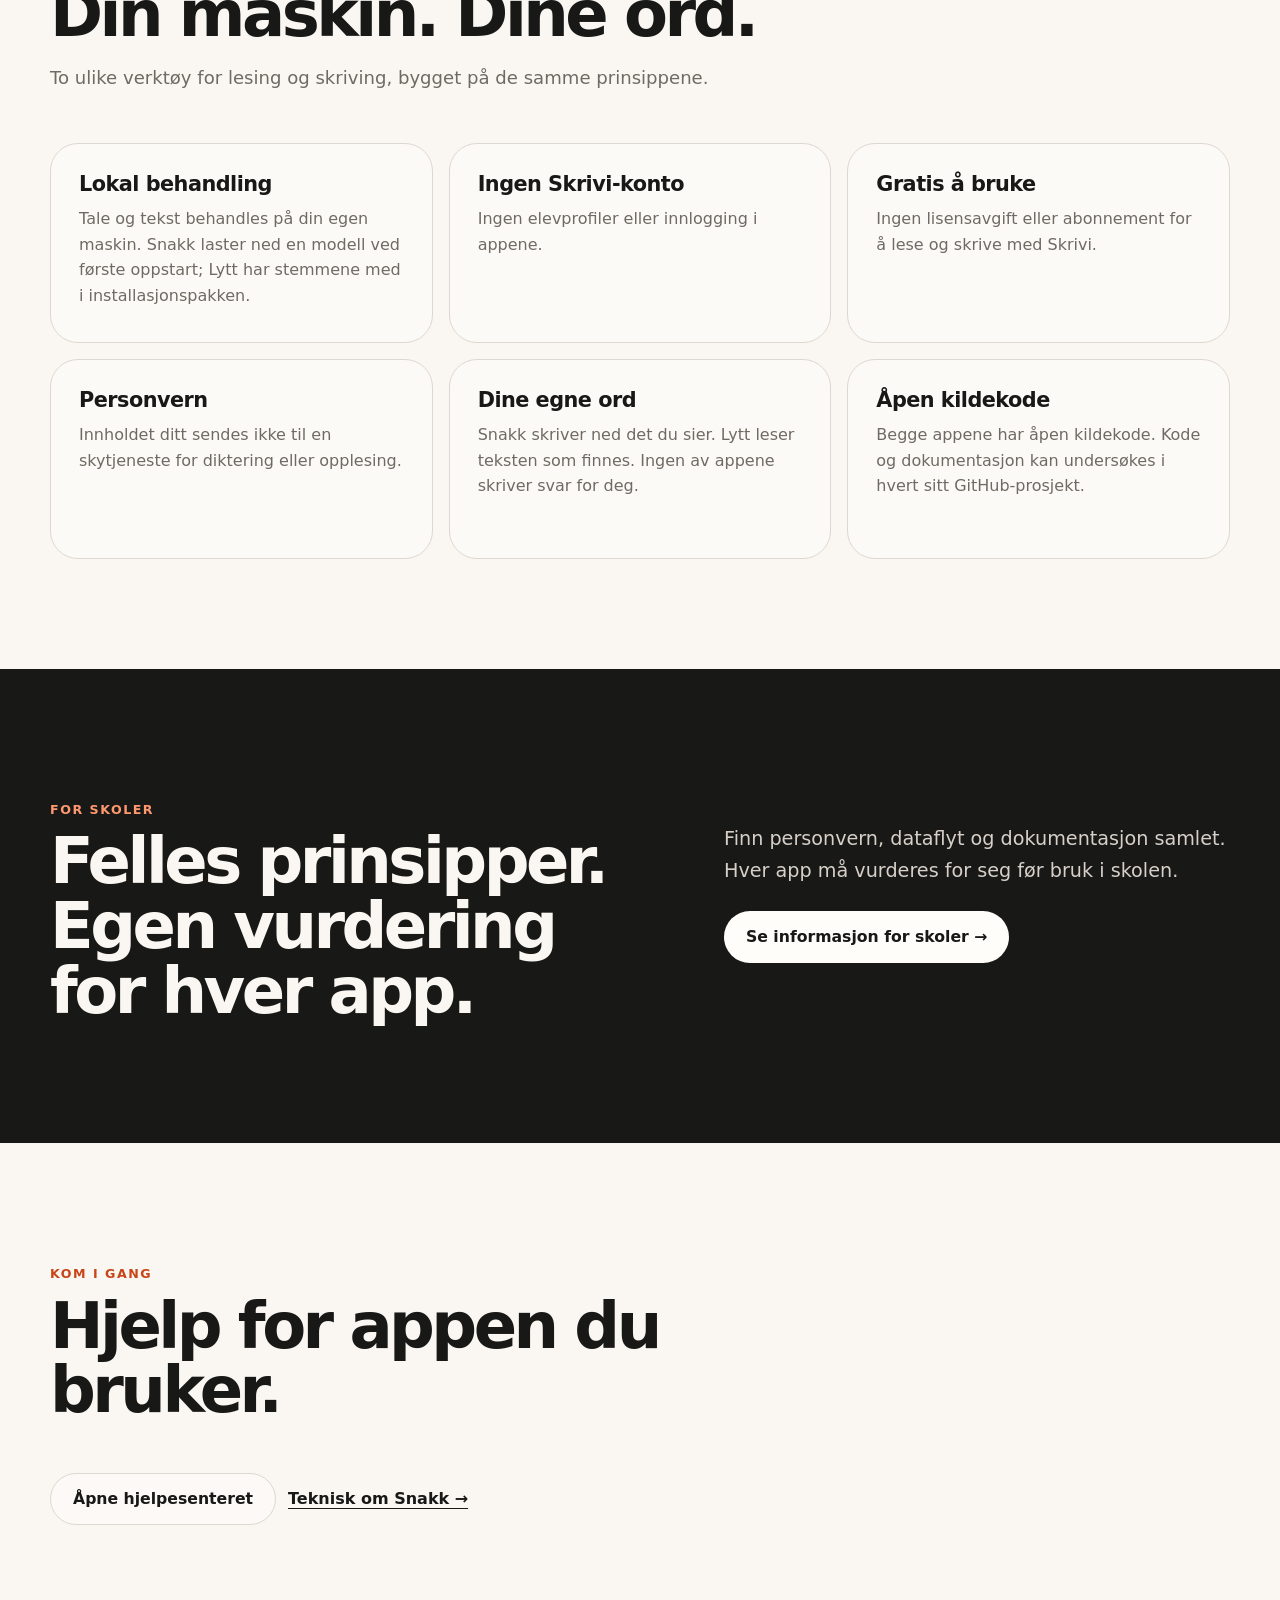
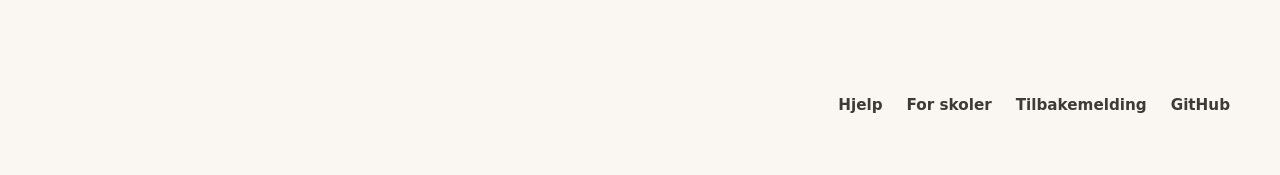
==== commit dedc3b4a: "website: align platform and test release labels across apps" ====
--- a/website/index.html
+++ b/website/index.html
@@ -23,10 +23,10 @@
 <button class="language-switch" type="button" aria-label="Switch to English" aria-pressed="false">EN</button>
 </nav></header>
 <main id="main"><section class="hero section-shell"><div class="eyebrow" data-nb="Støtte til lesing og skriving" data-en="Support for reading and writing">Støtte til lesing og skriving</div><h1  data-nb="Mer rom for tankene." data-en="More room for your thoughts.">Mer rom for tankene.</h1><p class="hero-copy" data-nb="Gratis verktøy for å skrive med stemmen og lytte til tekst. På din egen maskin." data-en="Free tools for writing with your voice and listening to text. On your own computer.">Gratis verktøy for å skrive med stemmen og lytte til tekst. På din egen maskin.</p><div class="hero-actions"><a href="#apps" class="button button-primary" data-nb="Finn appen du trenger ↓" data-en="Find your app ↓">Finn appen du trenger ↓</a><a href="schools/" class="button button-secondary" data-nb="For skoler" data-en="For schools">For skoler</a></div></section><section id="apps" class="section-shell products-section"><span id="download" class="anchor-target"></span><span id="how" class="anchor-target"></span><div class="product-grid">
-<article class="product-card"><span class="product-status" data-nb="Tilgjengelig · Windows 11 · Alpha" data-en="Available · Windows 11 · Alpha">Tilgjengelig · Windows 11 · Alpha</span><h2  data-nb="Skrivi Snakk" data-en="Skrivi Snakk">Skrivi Snakk</h2><h3  data-nb="Snakk for å skrive." data-en="Speak to write.">Snakk for å skrive.</h3><p  data-nb="Få dine egne ord ned på siden. Hold inne snarveien, snakk, og slipp. Teksten settes inn der du allerede skriver." data-en="Get your own words onto the page. Hold the shortcut, speak, and release. The text appears wherever you are writing.">Få dine egne ord ned på siden. Hold inne snarveien, snakk, og slipp. Teksten settes inn der du allerede skriver.</p>
-<div class="product-actions"><a href="dictation/" class="button button-primary" data-nb="Utforsk Snakk →" data-en="Explore Snakk →">Utforsk Snakk →</a><a href="https://apps.microsoft.com/detail/9P42NBXD8W36?cid=skrivi-website-home" class="text-link" data-nb="Installer Snakk fra Microsoft Store" data-en="Get Snakk from Microsoft Store">Installer Snakk fra Microsoft Store</a><a href="https://github.com/workavoidance/Skrivi-STT/releases/download/v0.3.2/Skrivi-Snakk-0.3.2-windows-x64-setup.exe" class="text-link" data-nb="Last ned Snakk for Windows" data-en="Download Snakk for Windows">Last ned Snakk for Windows</a></div></article>
-<article class="product-card"><span class="product-status" data-nb="Tilgjengelig · Windows x64 · v0.4.3" data-en="Available · Windows x64 · v0.4.3">Tilgjengelig · Windows x64 · v0.4.3</span><h2  data-nb="Skrivi Lytt" data-en="Skrivi Lytt">Skrivi Lytt</h2><h3  data-nb="Lytt til teksten." data-en="Listen to text.">Lytt til teksten.</h3><p  data-nb="Få tekst lest høyt på norsk og engelsk. En egen, gratis app med lokal behandling og uten innlogging." data-en="Listen to text in Norwegian and English. A separate, free app with local processing and no sign-in.">Få tekst lest høyt på norsk og engelsk. En egen, gratis app med lokal behandling og uten innlogging.</p>
-<div class="product-actions"><a href="read-aloud/" class="button button-secondary" data-nb="Utforsk Lytt →" data-en="Explore Lytt →">Utforsk Lytt →</a><a href="https://github.com/workavoidance/Skrivi-TTS/releases/download/v0.4.3/Skrivi-Lytt-0.4.3-windows-x64-setup.exe" class="text-link" data-nb="Last ned Lytt · Windows .exe" data-en="Download Lytt · Windows .exe">Last ned Lytt · Windows .exe</a><p class="product-note" data-nb="v0.4.3 · Windows-installasjon med stemmer inkludert." data-en="v0.4.3 · Windows installer with voices included.">v0.4.3 · Windows-installasjon med stemmer inkludert.</p></div></article></div><p class="products-footnote" data-nb="To apper. Separate installasjoner. Velg den du trenger — eller bruk begge." data-en="Two apps. Separate installations. Choose the one you need — or use both.">To apper. Separate installasjoner. Velg den du trenger — eller bruk begge.</p></section><section id="principles" class="section section-shell"><div class="section-heading wide-heading"><p class="kicker" data-nb="Felles prinsipper" data-en="Shared principles">Felles prinsipper</p><h2  data-nb="Din maskin. Dine ord." data-en="Your computer. Your words.">Din maskin. Dine ord.</h2><p  data-nb="To ulike verktøy for lesing og skriving, bygget på de samme prinsippene." data-en="Two different tools for reading and writing, built on the same principles.">To ulike verktøy for lesing og skriving, bygget på de samme prinsippene.</p></div><div class="feature-grid">
+<article class="product-card"><span class="product-status" data-nb="Testutgave 0.3.2 · Windows 11 (x64)" data-en="Test release 0.3.2 · Windows 11 (x64)">Testutgave 0.3.2 · Windows 11 (x64)</span><h2  data-nb="Skrivi Snakk" data-en="Skrivi Snakk">Skrivi Snakk</h2><h3  data-nb="Snakk for å skrive." data-en="Speak to write.">Snakk for å skrive.</h3><p  data-nb="Få dine egne ord ned på siden. Hold inne snarveien, snakk, og slipp. Teksten settes inn der du allerede skriver." data-en="Get your own words onto the page. Hold the shortcut, speak, and release. The text appears wherever you are writing.">Få dine egne ord ned på siden. Hold inne snarveien, snakk, og slipp. Teksten settes inn der du allerede skriver.</p>
+<div class="product-actions"><a href="dictation/" class="button button-primary" data-nb="Utforsk Snakk →" data-en="Explore Snakk →">Utforsk Snakk →</a><a href="https://apps.microsoft.com/detail/9P42NBXD8W36?cid=skrivi-website-home" class="text-link" data-nb="Installer Snakk fra Microsoft Store" data-en="Get Snakk from Microsoft Store">Installer Snakk fra Microsoft Store</a><a href="https://github.com/workavoidance/Skrivi-STT/releases/download/v0.3.2/Skrivi-Snakk-0.3.2-windows-x64-setup.exe" class="text-link" data-nb="Last ned Snakk for Windows" data-en="Download Snakk for Windows">Last ned Snakk for Windows</a><p class="product-note" data-nb="Signert installasjonsfil. Microsoft Store kan fortsatt ha en eldre versjon." data-en="Signed installer. Microsoft Store may still have an older version.">Signert installasjonsfil. Microsoft Store kan fortsatt ha en eldre versjon.</p></div></article>
+<article class="product-card"><span class="product-status" data-nb="Testutgave 0.4.3 · Windows 11 (x64)" data-en="Test release 0.4.3 · Windows 11 (x64)">Testutgave 0.4.3 · Windows 11 (x64)</span><h2  data-nb="Skrivi Lytt" data-en="Skrivi Lytt">Skrivi Lytt</h2><h3  data-nb="Lytt til teksten." data-en="Listen to text.">Lytt til teksten.</h3><p  data-nb="Få tekst lest høyt på norsk og engelsk. En egen, gratis app med lokal behandling og uten innlogging." data-en="Listen to text in Norwegian and English. A separate, free app with local processing and no sign-in.">Få tekst lest høyt på norsk og engelsk. En egen, gratis app med lokal behandling og uten innlogging.</p>
+<div class="product-actions"><a href="read-aloud/" class="button button-secondary" data-nb="Utforsk Lytt →" data-en="Explore Lytt →">Utforsk Lytt →</a><a href="https://github.com/workavoidance/Skrivi-TTS/releases/download/v0.4.3/Skrivi-Lytt-0.4.3-windows-x64-setup.exe" class="text-link" data-nb="Last ned Lytt for Windows" data-en="Download Lytt for Windows">Last ned Lytt for Windows</a><p class="product-note" data-nb="Signert installasjonsfil med stemmer inkludert." data-en="Signed installer with voices included.">Signert installasjonsfil med stemmer inkludert.</p></div></article></div><p class="products-footnote" data-nb="To apper. Separate installasjoner. Velg den du trenger — eller bruk begge." data-en="Two apps. Separate installations. Choose the one you need — or use both.">To apper. Separate installasjoner. Velg den du trenger — eller bruk begge.</p></section><section id="principles" class="section section-shell"><div class="section-heading wide-heading"><p class="kicker" data-nb="Felles prinsipper" data-en="Shared principles">Felles prinsipper</p><h2  data-nb="Din maskin. Dine ord." data-en="Your computer. Your words.">Din maskin. Dine ord.</h2><p  data-nb="To ulike verktøy for lesing og skriving, bygget på de samme prinsippene." data-en="Two different tools for reading and writing, built on the same principles.">To ulike verktøy for lesing og skriving, bygget på de samme prinsippene.</p></div><div class="feature-grid">
 <article class="feature-card"><h3  data-nb="Lokal behandling" data-en="Local processing">Lokal behandling</h3><p  data-nb="Tale og tekst behandles på din egen maskin. Snakk laster ned en modell ved første oppstart; Lytt har stemmene med i installasjonspakken." data-en="Speech and text are processed on your own computer. Snakk downloads a model on first launch; Lytt includes voices in the installation package.">Tale og tekst behandles på din egen maskin. Snakk laster ned en modell ved første oppstart; Lytt har stemmene med i installasjonspakken.</p></article>
 <article class="feature-card"><h3  data-nb="Ingen Skrivi-konto" data-en="No Skrivi account">Ingen Skrivi-konto</h3><p  data-nb="Ingen elevprofiler eller innlogging i appene." data-en="No student profiles or sign-in within the apps.">Ingen elevprofiler eller innlogging i appene.</p></article>
 <article class="feature-card"><h3  data-nb="Gratis å bruke" data-en="Free to use">Gratis å bruke</h3><p  data-nb="Ingen lisensavgift eller abonnement for å lese og skrive med Skrivi." data-en="No licence fee or subscription to read and write with Skrivi.">Ingen lisensavgift eller abonnement for å lese og skrive med Skrivi.</p></article>
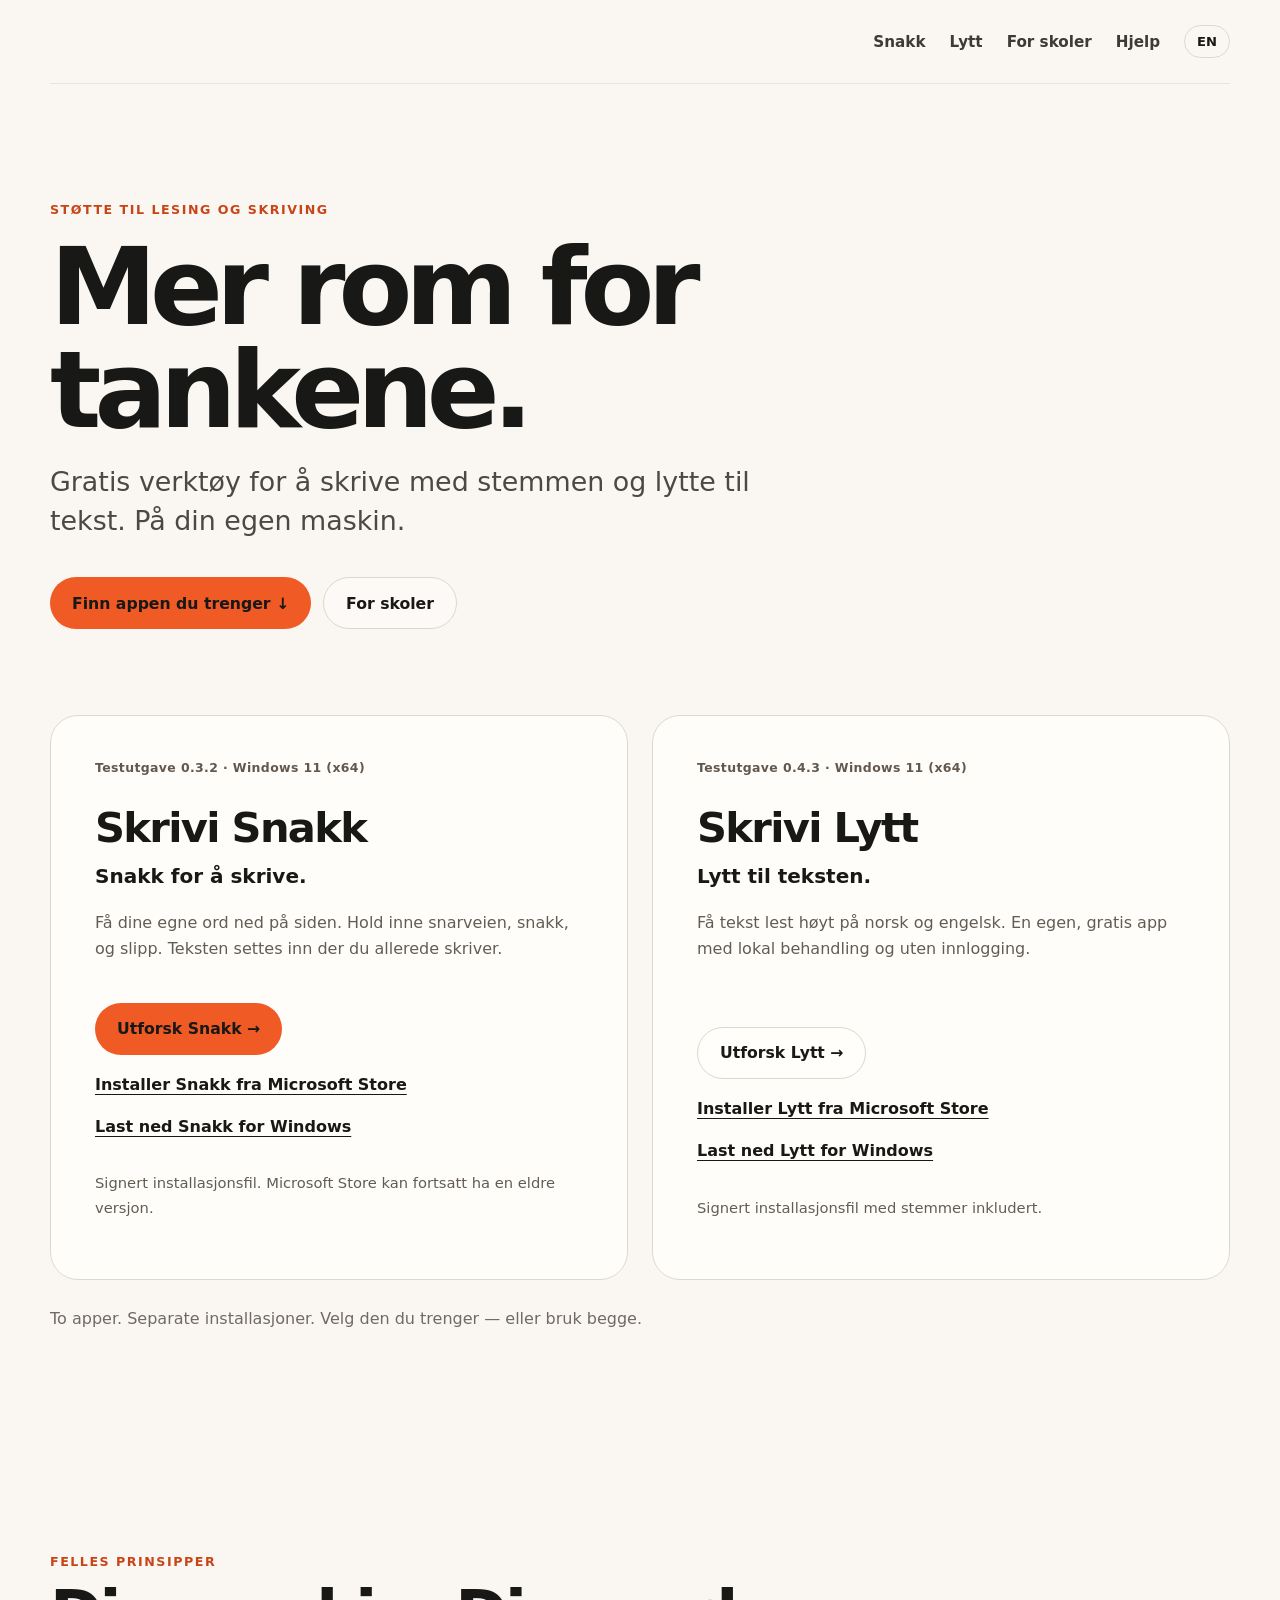
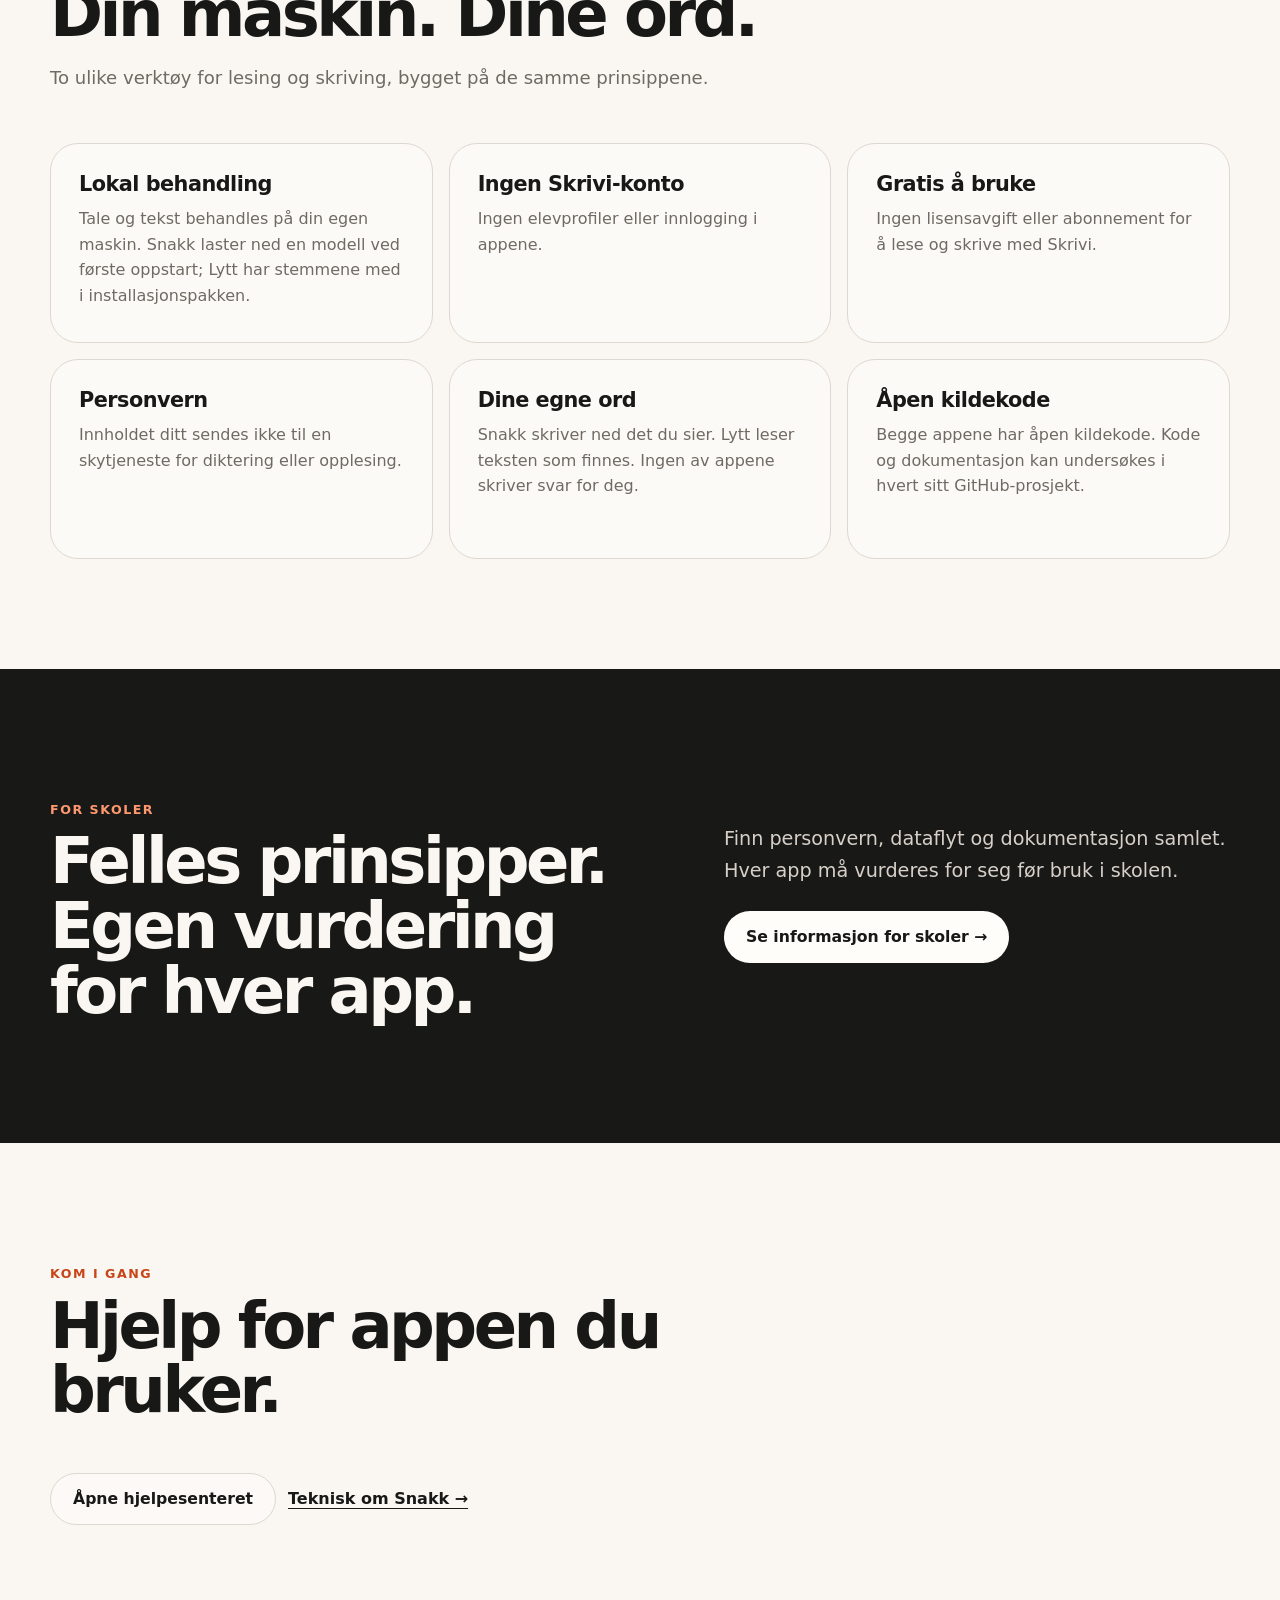
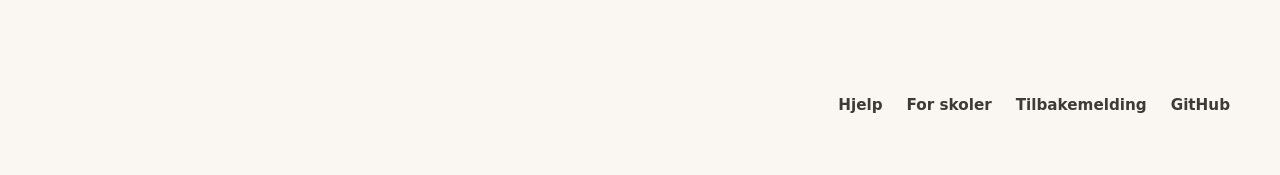
==== commit 4ee3df83: "Add Lytt Microsoft Store links to website" ====
--- a/website/index.html
+++ b/website/index.html
@@ -26,7 +26,7 @@
 <article class="product-card"><span class="product-status" data-nb="Testutgave 0.3.2 · Windows 11 (x64)" data-en="Test release 0.3.2 · Windows 11 (x64)">Testutgave 0.3.2 · Windows 11 (x64)</span><h2  data-nb="Skrivi Snakk" data-en="Skrivi Snakk">Skrivi Snakk</h2><h3  data-nb="Snakk for å skrive." data-en="Speak to write.">Snakk for å skrive.</h3><p  data-nb="Få dine egne ord ned på siden. Hold inne snarveien, snakk, og slipp. Teksten settes inn der du allerede skriver." data-en="Get your own words onto the page. Hold the shortcut, speak, and release. The text appears wherever you are writing.">Få dine egne ord ned på siden. Hold inne snarveien, snakk, og slipp. Teksten settes inn der du allerede skriver.</p>
 <div class="product-actions"><a href="dictation/" class="button button-primary" data-nb="Utforsk Snakk →" data-en="Explore Snakk →">Utforsk Snakk →</a><a href="https://apps.microsoft.com/detail/9P42NBXD8W36?cid=skrivi-website-home" class="text-link" data-nb="Installer Snakk fra Microsoft Store" data-en="Get Snakk from Microsoft Store">Installer Snakk fra Microsoft Store</a><a href="https://github.com/workavoidance/Skrivi-STT/releases/download/v0.3.2/Skrivi-Snakk-0.3.2-windows-x64-setup.exe" class="text-link" data-nb="Last ned Snakk for Windows" data-en="Download Snakk for Windows">Last ned Snakk for Windows</a><p class="product-note" data-nb="Signert installasjonsfil. Microsoft Store kan fortsatt ha en eldre versjon." data-en="Signed installer. Microsoft Store may still have an older version.">Signert installasjonsfil. Microsoft Store kan fortsatt ha en eldre versjon.</p></div></article>
 <article class="product-card"><span class="product-status" data-nb="Testutgave 0.4.3 · Windows 11 (x64)" data-en="Test release 0.4.3 · Windows 11 (x64)">Testutgave 0.4.3 · Windows 11 (x64)</span><h2  data-nb="Skrivi Lytt" data-en="Skrivi Lytt">Skrivi Lytt</h2><h3  data-nb="Lytt til teksten." data-en="Listen to text.">Lytt til teksten.</h3><p  data-nb="Få tekst lest høyt på norsk og engelsk. En egen, gratis app med lokal behandling og uten innlogging." data-en="Listen to text in Norwegian and English. A separate, free app with local processing and no sign-in.">Få tekst lest høyt på norsk og engelsk. En egen, gratis app med lokal behandling og uten innlogging.</p>
-<div class="product-actions"><a href="read-aloud/" class="button button-secondary" data-nb="Utforsk Lytt →" data-en="Explore Lytt →">Utforsk Lytt →</a><a href="https://github.com/workavoidance/Skrivi-TTS/releases/download/v0.4.3/Skrivi-Lytt-0.4.3-windows-x64-setup.exe" class="text-link" data-nb="Last ned Lytt for Windows" data-en="Download Lytt for Windows">Last ned Lytt for Windows</a><p class="product-note" data-nb="Signert installasjonsfil med stemmer inkludert." data-en="Signed installer with voices included.">Signert installasjonsfil med stemmer inkludert.</p></div></article></div><p class="products-footnote" data-nb="To apper. Separate installasjoner. Velg den du trenger — eller bruk begge." data-en="Two apps. Separate installations. Choose the one you need — or use both.">To apper. Separate installasjoner. Velg den du trenger — eller bruk begge.</p></section><section id="principles" class="section section-shell"><div class="section-heading wide-heading"><p class="kicker" data-nb="Felles prinsipper" data-en="Shared principles">Felles prinsipper</p><h2  data-nb="Din maskin. Dine ord." data-en="Your computer. Your words.">Din maskin. Dine ord.</h2><p  data-nb="To ulike verktøy for lesing og skriving, bygget på de samme prinsippene." data-en="Two different tools for reading and writing, built on the same principles.">To ulike verktøy for lesing og skriving, bygget på de samme prinsippene.</p></div><div class="feature-grid">
+<div class="product-actions"><a href="read-aloud/" class="button button-secondary" data-nb="Utforsk Lytt →" data-en="Explore Lytt →">Utforsk Lytt →</a><a href="https://apps.microsoft.com/detail/9P1QJRTS5W3K?cid=skrivi-website-home" class="text-link" data-nb="Installer Lytt fra Microsoft Store" data-en="Get Lytt from Microsoft Store">Installer Lytt fra Microsoft Store</a><a href="https://github.com/workavoidance/Skrivi-TTS/releases/download/v0.4.3/Skrivi-Lytt-0.4.3-windows-x64-setup.exe" class="text-link" data-nb="Last ned Lytt for Windows" data-en="Download Lytt for Windows">Last ned Lytt for Windows</a><p class="product-note" data-nb="Signert installasjonsfil med stemmer inkludert." data-en="Signed installer with voices included.">Signert installasjonsfil med stemmer inkludert.</p></div></article></div><p class="products-footnote" data-nb="To apper. Separate installasjoner. Velg den du trenger — eller bruk begge." data-en="Two apps. Separate installations. Choose the one you need — or use both.">To apper. Separate installasjoner. Velg den du trenger — eller bruk begge.</p></section><section id="principles" class="section section-shell"><div class="section-heading wide-heading"><p class="kicker" data-nb="Felles prinsipper" data-en="Shared principles">Felles prinsipper</p><h2  data-nb="Din maskin. Dine ord." data-en="Your computer. Your words.">Din maskin. Dine ord.</h2><p  data-nb="To ulike verktøy for lesing og skriving, bygget på de samme prinsippene." data-en="Two different tools for reading and writing, built on the same principles.">To ulike verktøy for lesing og skriving, bygget på de samme prinsippene.</p></div><div class="feature-grid">
 <article class="feature-card"><h3  data-nb="Lokal behandling" data-en="Local processing">Lokal behandling</h3><p  data-nb="Tale og tekst behandles på din egen maskin. Snakk laster ned en modell ved første oppstart; Lytt har stemmene med i installasjonspakken." data-en="Speech and text are processed on your own computer. Snakk downloads a model on first launch; Lytt includes voices in the installation package.">Tale og tekst behandles på din egen maskin. Snakk laster ned en modell ved første oppstart; Lytt har stemmene med i installasjonspakken.</p></article>
 <article class="feature-card"><h3  data-nb="Ingen Skrivi-konto" data-en="No Skrivi account">Ingen Skrivi-konto</h3><p  data-nb="Ingen elevprofiler eller innlogging i appene." data-en="No student profiles or sign-in within the apps.">Ingen elevprofiler eller innlogging i appene.</p></article>
 <article class="feature-card"><h3  data-nb="Gratis å bruke" data-en="Free to use">Gratis å bruke</h3><p  data-nb="Ingen lisensavgift eller abonnement for å lese og skrive med Skrivi." data-en="No licence fee or subscription to read and write with Skrivi.">Ingen lisensavgift eller abonnement for å lese og skrive med Skrivi.</p></article>
--- a/website/styles.css
+++ b/website/styles.css
@@ -573,6 +573,22 @@
 }
 
 /* Shared product-family layout. */
+/* Keep sibling product pages readable and equally prominent. */
+.product-page .product-note { max-width: 72ch; font-size: 1rem; color: #514c46; }
+.product-page .hero { padding-bottom: 64px; }
+.product-page .trust-row { flex-wrap: wrap; gap: 12px 24px; margin-top: 32px; }
+.product-page .step p { font-size: 1rem; }
+.product-page .download-inner { display: block; max-width: 980px; }
+.product-page .download-inner > img { display: none; }
+.product-page .download-inner .download-actions { margin-top: 28px; }
+.product-page .download-inner p { max-width: 70ch; line-height: 1.65; }
+.product-page .download-inner .download-note { font-size: 1rem; color: var(--ink); }
+.product-page .download-inner .development-notice { background: var(--paper); border-color: var(--ink); }
+.product-page .download-inner .product-note { color: var(--ink); }
+.product-page .download-inner .section-heading > p { color: var(--ink); }
+.product-page .app-preview { margin: 40px 0 0; padding: clamp(16px, 3vw, 32px); background: #f2ede7; border: 1px solid var(--line); border-radius: var(--radius); }
+.product-page .app-preview img { width: 100%; height: auto; max-width: 840px; max-height: 700px; object-fit: contain; margin: auto; }
+.product-page .app-preview figcaption { margin-top: 20px; max-width: 70ch; font-size: 1rem; line-height: 1.6; color: #514c46; }
 .skip-link { position: absolute; top: -100px; left: 20px; z-index: 10; padding: 14px; background: var(--ink); color: var(--paper); }
 .skip-link:focus { top: 12px; }
 a:focus-visible, button:focus-visible { outline: 3px solid var(--orange-dark); outline-offset: 5px; }
